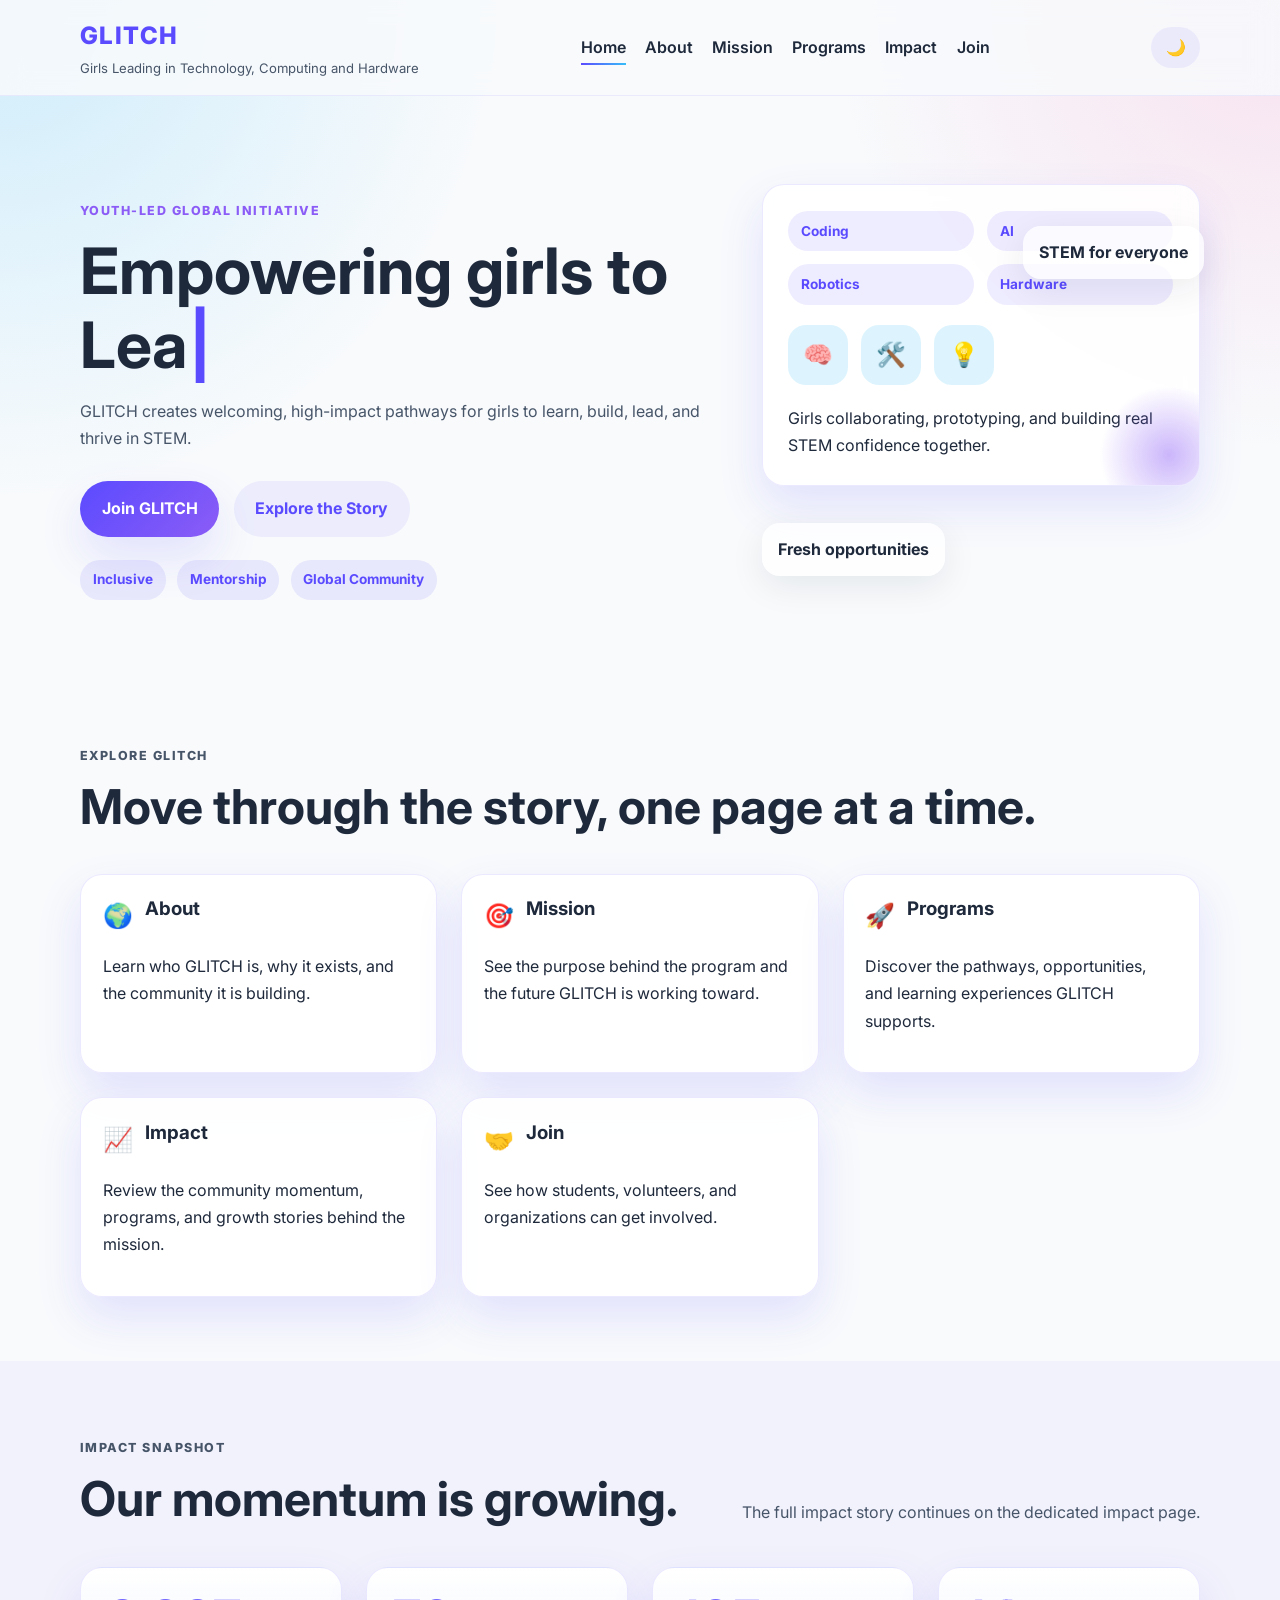
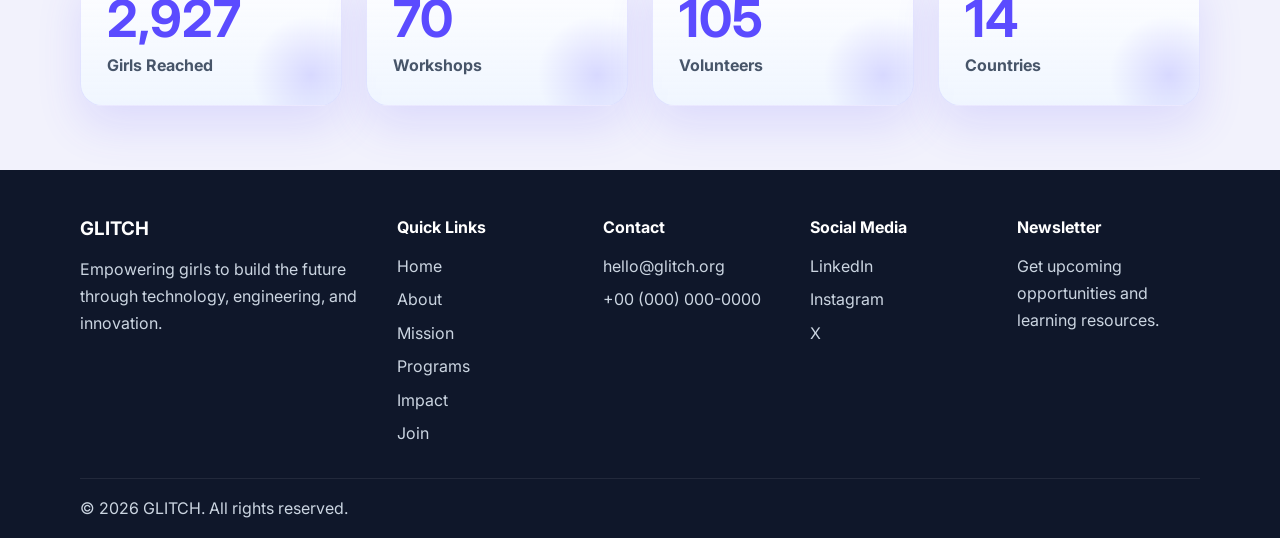
==== index.html @ 2189b1e5 "Created the GLITCH Website" ====
<!DOCTYPE html>
<html lang="en">
  <head>
    <meta charset="UTF-8" />
    <meta name="viewport" content="width=device-width, initial-scale=1.0" />
    <title>GLITCH | Girls Leading in Technology, Computing and Hardware</title>
    <meta name="description" content="GLITCH empowers girls to build the future through technology, engineering, and innovation." />
    <meta name="theme-color" content="#5b4bff" />
    <link rel="preconnect" href="https://fonts.googleapis.com" />
    <link rel="preconnect" href="https://fonts.gstatic.com" crossorigin />
    <link href="https://fonts.googleapis.com/css2?family=Inter:wght@400;500;600;700;800&display=swap" rel="stylesheet" />
    <link rel="icon" href="data:image/svg+xml,%3Csvg xmlns='http://www.w3.org/2000/svg' viewBox='0 0 120 120'%3E%3Ccircle cx='60' cy='60' r='52' fill='%235b4bff'/%3E%3C/svg%3E" />
    <link rel="stylesheet" href="styles.css" />
  </head>
  <body>
    <div id="loading-screen" class="loading-screen" aria-hidden="true">
      <div class="loading-orb"></div>
      <p>Loading GLITCH</p>
    </div>

    <div id="scroll-progress" class="scroll-progress"></div>

    <header class="site-header">
      <div class="container header-inner">
        <a class="brand" href="index.html" aria-label="GLITCH home page">
          <span class="brand-mark">GLITCH</span>
          <span class="brand-sub">Girls Leading in Technology, Computing and Hardware</span>
        </a>

        <nav class="site-nav" aria-label="Primary navigation">
          <a href="index.html" class="active">Home</a>
          <a href="about.html">About</a>
          <a href="mission.html">Mission</a>
          <a href="programs.html">Programs</a>
          <a href="impact.html">Impact</a>
          <a href="join.html">Join</a>
        </nav>

        <button id="theme-toggle" class="theme-toggle" aria-label="Toggle dark mode">🌙</button>
      </div>
    </header>

    <main>
      <section id="hero" class="hero reveal">
        <div class="container hero-grid">
          <div>
            <p class="eyebrow">Youth-led global initiative</p>
            <h1>
              Empowering girls to
              <span class="typing-line">
                <span id="typing-text"></span>
                <span class="cursor">|</span>
              </span>
            </h1>
            <p class="hero-copy">GLITCH creates welcoming, high-impact pathways for girls to learn, build, lead, and thrive in STEM.</p>
            <div class="hero-actions">
              <a class="btn btn-primary" href="join.html">Join GLITCH</a>
              <a class="btn btn-secondary" href="about.html">Explore the Story</a>
            </div>
            <div class="hero-badges">
              <span>Inclusive</span>
              <span>Mentorship</span>
              <span>Global Community</span>
            </div>
          </div>

          <div class="hero-visual" aria-hidden="true">
            <div class="hero-card glass-card">
              <div class="mini-grid">
                <div class="mini-pill">Coding</div>
                <div class="mini-pill">AI</div>
                <div class="mini-pill">Robotics</div>
                <div class="mini-pill">Hardware</div>
              </div>
              <div class="collab-row">
                <div class="person-badge">🧠</div>
                <div class="person-badge">🛠️</div>
                <div class="person-badge">💡</div>
              </div>
              <p class="visual-text">Girls collaborating, prototyping, and building real STEM confidence together.</p>
            </div>
            <div class="float-card one">STEM for everyone</div>
            <div class="float-card two">Fresh opportunities</div>
          </div>
        </div>
      </section>

      <section class="section reveal">
        <div class="container">
          <div class="section-head">
            <div>
              <p class="section-label">Explore GLITCH</p>
              <h2>Move through the story, one page at a time.</h2>
            </div>
          </div>

          <div class="pathway-grid">
            <article class="pathway-card">
              <div class="pathway-top">
                <span class="pathway-icon">🌍</span>
                <h3>About</h3>
              </div>
              <p>Learn who GLITCH is, why it exists, and the community it is building.</p>
              <div class="pathway-expand">
                <div class="expand-item"><strong>Visit</strong><span><a href="about.html">About GLITCH</a></span></div>
              </div>
            </article>

            <article class="pathway-card">
              <div class="pathway-top">
                <span class="pathway-icon">🎯</span>
                <h3>Mission</h3>
              </div>
              <p>See the purpose behind the program and the future GLITCH is working toward.</p>
              <div class="pathway-expand">
                <div class="expand-item"><strong>Visit</strong><span><a href="mission.html">Our Mission</a></span></div>
              </div>
            </article>

            <article class="pathway-card">
              <div class="pathway-top">
                <span class="pathway-icon">🚀</span>
                <h3>Programs</h3>
              </div>
              <p>Discover the pathways, opportunities, and learning experiences GLITCH supports.</p>
              <div class="pathway-expand">
                <div class="expand-item"><strong>Visit</strong><span><a href="programs.html">Programs & Opportunities</a></span></div>
              </div>
            </article>

            <article class="pathway-card">
              <div class="pathway-top">
                <span class="pathway-icon">📈</span>
                <h3>Impact</h3>
              </div>
              <p>Review the community momentum, programs, and growth stories behind the mission.</p>
              <div class="pathway-expand">
                <div class="expand-item"><strong>Visit</strong><span><a href="impact.html">Impact Overview</a></span></div>
              </div>
            </article>

            <article class="pathway-card">
              <div class="pathway-top">
                <span class="pathway-icon">🤝</span>
                <h3>Join</h3>
              </div>
              <p>See how students, volunteers, and organizations can get involved.</p>
              <div class="pathway-expand">
                <div class="expand-item"><strong>Visit</strong><span><a href="join.html">Join Us</a></span></div>
              </div>
            </article>
          </div>
        </div>
      </section>

      <section id="impact" class="section alt-section reveal">
        <div class="container">
          <div class="section-head">
            <div>
              <p class="section-label">Impact Snapshot</p>
              <h2>Our momentum is growing.</h2>
            </div>
            <p class="muted-copy">The full impact story continues on the dedicated impact page.</p>
          </div>

          <div class="impact-grid">
            <article class="impact-item">
              <strong class="count" data-target="5000">0</strong>
              <span>Girls Reached</span>
            </article>
            <article class="impact-item">
              <strong class="count" data-target="120">0</strong>
              <span>Workshops</span>
            </article>
            <article class="impact-item">
              <strong class="count" data-target="180">0</strong>
              <span>Volunteers</span>
            </article>
            <article class="impact-item">
              <strong class="count" data-target="25">0</strong>
              <span>Countries</span>
            </article>
          </div>
        </div>
      </section>
    </main>

    <footer class="site-footer">
      <div class="container footer-grid">
        <div>
          <h3>GLITCH</h3>
          <p>Empowering girls to build the future through technology, engineering, and innovation.</p>
        </div>
        <div>
          <h4>Quick Links</h4>
          <a href="index.html">Home</a>
          <a href="about.html">About</a>
          <a href="mission.html">Mission</a>
          <a href="programs.html">Programs</a>
          <a href="impact.html">Impact</a>
          <a href="join.html">Join</a>
        </div>
        <div>
          <h4>Contact</h4>
          <a href="mailto:hello@glitch.org">hello@glitch.org</a>
          <a href="tel:+0000000000">+00 (000) 000-0000</a>
        </div>
        <div>
          <h4>Social Media</h4>
          <a href="#">LinkedIn</a>
          <a href="#">Instagram</a>
          <a href="#">X</a>
        </div>
        <div>
          <h4>Newsletter</h4>
          <p>Get upcoming opportunities and learning resources.</p>
        </div>
      </div>
      <div class="container footer-bottom">
        <span>© 2026 GLITCH. All rights reserved.</span>
      </div>
    </footer>

    <button id="back-to-top" class="back-to-top" aria-label="Back to top">↑</button>
    <script src="script.js"></script>
  </body>
</html>
---- styles.css ----
:root {
  --primary: #5b4bff;
  --secondary: #8b5cf6;
  --accent: #38bdf8;
  --highlight: #f472b6;
  --background: #f8fafc;
  --dark: #0f172a;
  --text: #1e293b;
  --white: #ffffff;
  --card: rgba(255, 255, 255, 0.88);
  --shadow: 0 20px 45px rgba(91, 75, 255, 0.14);
  --shadow-soft: 0 10px 35px rgba(15, 23, 42, 0.08);
  --border: rgba(91, 75, 255, 0.12);
}

body.dark-mode {
  --background: #0b1120;
  --text: #e2e8f0;
  --card: rgba(15, 23, 42, 0.84);
  --border: rgba(139, 92, 246, 0.24);
  --shadow: 0 22px 50px rgba(0, 0, 0, 0.35);
}

* {
  box-sizing: border-box;
}

html {
  scroll-behavior: smooth;
}

body {
  margin: 0;
  font-family: "Inter", sans-serif;
  color: var(--text);
  background:
    radial-gradient(circle at top left, rgba(56, 189, 248, 0.22), transparent 20%),
    radial-gradient(circle at top right, rgba(244, 114, 182, 0.18), transparent 18%),
    var(--background);
  line-height: 1.7;
  overflow-x: hidden;
  transition: background 0.35s ease, color 0.35s ease;
}

img {
  max-width: 100%;
}

.container {
  width: min(1120px, calc(100% - 2rem));
  margin: 0 auto;
}

.page-shell {
  min-height: 100vh;
}

.loading-screen {
  position: fixed;
  inset: 0;
  display: grid;
  place-items: center;
  gap: 1rem;
  background: rgba(248, 250, 252, 0.96);
  z-index: 30;
  transition: opacity 0.4s ease, visibility 0.4s ease;
}

body.loaded .loading-screen {
  opacity: 0;
  visibility: hidden;
}

.loading-orb {
  width: 72px;
  height: 72px;
  border-radius: 50%;
  background: linear-gradient(135deg, var(--primary), var(--accent));
  animation: pulse 1.2s infinite;
}

@keyframes pulse {
  0%, 100% { transform: scale(1); opacity: 0.9; }
  50% { transform: scale(1.14); opacity: 0.6; }
}

.site-header {
  position: sticky;
  top: 0;
  z-index: 20;
  backdrop-filter: blur(14px);
  background: rgba(248, 250, 252, 0.88);
  border-bottom: 1px solid rgba(91, 75, 255, 0.09);
  transition: padding 0.25s ease, box-shadow 0.25s ease;
}

body.dark-mode .site-header {
  background: rgba(11, 17, 32, 0.82);
}

.site-header.shrink {
  padding: 0.2rem 0;
  box-shadow: 0 12px 40px rgba(91, 75, 255, 0.09);
}

.header-inner,
.footer-inner {
  display: flex;
  align-items: center;
  justify-content: space-between;
  gap: 1rem;
  padding: 1rem 0;
}

.brand {
  display: flex;
  flex-direction: column;
  text-decoration: none;
}

.brand-mark {
  font-weight: 800;
  font-size: 1.5rem;
  color: var(--primary);
  letter-spacing: 0.06em;
}

.brand-sub {
  font-size: 0.82rem;
  color: #475569;
}

.site-nav {
  display: flex;
  gap: 1.2rem;
  flex-wrap: wrap;
}

.site-nav a {
  text-decoration: none;
  color: var(--text);
  font-weight: 600;
  position: relative;
}

.site-nav a::after {
  content: "";
  position: absolute;
  left: 0;
  bottom: -4px;
  width: 100%;
  height: 2px;
  background: linear-gradient(90deg, var(--primary), var(--accent));
  transform: scaleX(0);
  transform-origin: left;
  transition: transform 0.25s ease;
}

.site-nav a:hover::after,
.site-nav a.active::after {
  transform: scaleX(1);
}

.theme-toggle {
  border: none;
  background: rgba(91, 75, 255, 0.08);
  color: var(--primary);
  border-radius: 999px;
  padding: 0.7rem 0.9rem;
  font-size: 1rem;
  cursor: pointer;
}

.hero,
.page-hero {
  padding: 5.5rem 0 4rem;
}

.hero-grid,
.two-column,
.grid-3,
.grid-5,
.impact-grid,
.event-grid,
.team-grid,
.resource-grid,
.pathway-grid,
.testimonial-grid,
.footer-grid {
  display: grid;
  gap: 1.5rem;
}

.hero-grid {
  grid-template-columns: 1.35fr 0.9fr;
  align-items: center;
}

.grid-3 {
  grid-template-columns: repeat(3, minmax(0, 1fr));
}

.hero-visual {
  position: relative;
  min-height: 420px;
}

.glass-card,
.pathway-card,
.event-card,
.resource-card,
.team-card,
.testimonial-card,
.newsletter-box,
.impact-item,
.join-box,
.faq-list details {
  background: var(--card);
  border: 1px solid var(--border);
  box-shadow: var(--shadow);
  border-radius: 22px;
}

.join-box {
  position: relative;
  overflow: hidden;
  padding: 2rem;
  display: grid;
  gap: 1rem;
  background: linear-gradient(135deg, rgba(91, 75, 255, 0.12), rgba(56, 189, 248, 0.16));
  box-shadow: 0 24px 55px rgba(91, 75, 255, 0.16);
}

.join-box::before {
  content: "";
  position: absolute;
  inset: auto -60px -60px auto;
  width: 180px;
  height: 180px;
  border-radius: 50%;
  background: radial-gradient(circle, rgba(244, 114, 182, 0.3), transparent 72%);
}

.join-box h2,
.join-box p {
  position: relative;
  z-index: 1;
}

.hero-card {
  padding: 1.6rem;
  backdrop-filter: blur(10px);
  position: relative;
  overflow: hidden;
}

.hero-card::before {
  content: "";
  position: absolute;
  inset: auto -40px -40px auto;
  width: 140px;
  height: 140px;
  background: radial-gradient(circle, rgba(139, 92, 246, 0.45), transparent 70%);
}

.mini-grid {
  display: grid;
  grid-template-columns: repeat(2, minmax(0, 1fr));
  gap: 0.8rem;
}

.mini-pill,
.hero-badges span,
.filter-btn,
.event-date {
  border-radius: 999px;
}

.mini-pill,
.hero-badges span {
  padding: 0.55rem 0.8rem;
  background: rgba(91, 75, 255, 0.1);
  color: var(--primary);
  font-weight: 700;
  font-size: 0.85rem;
  display: inline-flex;
  align-items: center;
}

.collab-row {
  display: flex;
  gap: 0.8rem;
  margin: 1.25rem 0;
}

.person-badge {
  width: 60px;
  height: 60px;
  display: grid;
  place-items: center;
  border-radius: 18px;
  background: rgba(56, 189, 248, 0.17);
  font-size: 1.5rem;
}

.visual-text {
  margin: 0;
}

.float-card {
  position: absolute;
  padding: 0.8rem 1rem;
  border-radius: 18px;
  font-weight: 700;
  background: rgba(255, 255, 255, 0.78);
  box-shadow: var(--shadow-soft);
  animation: floatCard 6s ease-in-out infinite;
}

.float-card.one { top: 42px; right: -4px; }
.float-card.two { bottom: 28px; left: 0; animation-delay: 0.8s; }

@keyframes floatCard {
  0%, 100% { transform: translateY(0); }
  50% { transform: translateY(-12px); }
}

.eyebrow,
.section-label {
  text-transform: uppercase;
  letter-spacing: 0.12em;
  font-size: 0.78rem;
  font-weight: 800;
  color: var(--secondary);
  margin-bottom: 0.8rem;
}

h1,
h2,
h3,
h4 {
  margin: 0 0 1rem;
  line-height: 1.15;
  color: var(--text);
}

h1 {
  font-size: clamp(2.6rem, 5vw, 4.5rem);
}

h2 {
  font-size: clamp(2rem, 4vw, 3rem);
}

.hero-copy,
.muted-copy,
.section-head p,
.event-card p,
.resource-card p,
.newsletter-box p,
.testimonial-card p,
.faq-list p {
  color: #475569;
}

body.dark-mode .hero-copy,
body.dark-mode .muted-copy,
body.dark-mode .section-head p,
body.dark-mode .event-card p,
body.dark-mode .resource-card p,
body.dark-mode .newsletter-box p,
body.dark-mode .testimonial-card p,
body.dark-mode .faq-list p {
  color: #cbd5e1;
}

.typing-line {
  display: inline-flex;
  align-items: center;
  gap: 0.15rem;
}

.cursor {
  animation: blink 1s step-end infinite;
  color: var(--primary);
}

@keyframes blink {
  50% { opacity: 0; }
}

.hero-actions {
  display: flex;
  gap: 0.9rem;
  flex-wrap: wrap;
  margin-top: 1.8rem;
}

.btn {
  text-decoration: none;
  border: none;
  padding: 0.92rem 1.35rem;
  border-radius: 999px;
  font-weight: 700;
  cursor: pointer;
  transition: transform 0.2s ease, box-shadow 0.2s ease, opacity 0.2s ease;
  position: relative;
  overflow: hidden;
}

.btn::after {
  content: "";
  position: absolute;
  inset: 0;
  background: radial-gradient(circle at center, rgba(255,255,255,0.5), transparent 65%);
  transform: scale(0);
  opacity: 0;
  transition: transform 0.4s ease, opacity 0.4s ease;
}

.btn:hover::after {
  transform: scale(1.6);
  opacity: 0.5;
}

.btn:hover {
  transform: translateY(-1px);
}

.btn-primary {
  background: linear-gradient(135deg, var(--primary), var(--secondary));
  color: var(--white);
  box-shadow: var(--shadow);
}

.btn-secondary {
  background: rgba(91, 75, 255, 0.08);
  color: var(--primary);
}

.hero-badges {
  display: flex;
  flex-wrap: wrap;
  gap: 0.7rem;
  margin-top: 1.4rem;
}

.section {
  padding: 4rem 0;
}

.alt-section {
  background: rgba(139, 92, 246, 0.05);
}

.section-head {
  display: flex;
  align-items: end;
  justify-content: space-between;
  gap: 1rem;
  margin-bottom: 1.5rem;
}

.impact-grid {
  grid-template-columns: repeat(4, minmax(0, 1fr));
}

.impact-item {
  padding: 1.6rem;
  display: flex;
  flex-direction: column;
  gap: 0.5rem;
  position: relative;
  overflow: hidden;
  background: linear-gradient(180deg, rgba(255,255,255,0.94), rgba(239, 246, 255, 0.86));
}

body.dark-mode .impact-item {
  background: linear-gradient(180deg, rgba(15, 23, 42, 0.92), rgba(30, 41, 59, 0.88));
}

.impact-item::before {
  content: "";
  position: absolute;
  inset: auto -30px -30px auto;
  width: 120px;
  height: 120px;
  border-radius: 50%;
  background: radial-gradient(circle, rgba(91, 75, 255, 0.18), transparent 70%);
}

.impact-item strong {
  font-size: clamp(2.2rem, 4vw, 3.2rem);
  line-height: 1;
  color: var(--primary);
}

.impact-item span {
  font-weight: 700;
  color: #475569;
}

body.dark-mode .impact-item span {
  color: #cbd5e1;
}

.pathway-grid,
.event-grid,
.team-grid,
.resource-grid,
.testimonial-grid {
  grid-template-columns: repeat(3, minmax(0, 1fr));
}

.card,
.value-box {
  padding: 1.45rem;
  background: linear-gradient(180deg, rgba(255,255,255,0.96), rgba(248,250,252,0.9));
  border: 1px solid var(--border);
  box-shadow: var(--shadow-soft);
  border-radius: 22px;
  height: 100%;
}

body.dark-mode .card,
body.dark-mode .value-box {
  background: linear-gradient(180deg, rgba(15,23,42,0.92), rgba(30,41,59,0.92));
}

.pathway-card,
.resource-card,
.team-card,
.event-card,
.testimonial-card {
  padding: 1.35rem;
  transition: transform 0.25s ease, box-shadow 0.25s ease;
}

.pathway-card:hover,
.resource-card:hover,
.team-card:hover,
.event-card:hover,
.testimonial-card:hover {
  transform: translateY(-6px);
  box-shadow: 0 22px 50px rgba(91, 75, 255, 0.14);
}

.pathway-top {
  display: flex;
  align-items: center;
  gap: 0.75rem;
}

.pathway-icon {
  font-size: 1.5rem;
}

.pathway-expand {
  display: grid;
  gap: 0.8rem;
  margin-top: 1rem;
  max-height: 0;
  overflow: hidden;
  transition: max-height 0.35s ease;
}

.pathway-card.is-open .pathway-expand {
  max-height: 320px;
}

.expand-item {
  display: flex;
  flex-direction: column;
  gap: 0.25rem;
}

.filter-bar {
  display: flex;
  flex-wrap: wrap;
  gap: 0.8rem;
  margin-bottom: 1.2rem;
}

.filter-btn {
  border: 1px solid var(--border);
  background: transparent;
  color: var(--text);
  padding: 0.55rem 0.9rem;
  cursor: pointer;
  font-weight: 700;
}

.filter-btn.active {
  background: linear-gradient(135deg, var(--primary), var(--secondary));
  color: var(--white);
}

.resource-card.hidden {
  display: none;
}

.avatar {
  width: 72px;
  height: 72px;
  border-radius: 20px;
  display: grid;
  place-items: center;
  font-weight: 800;
  color: var(--white);
  background: linear-gradient(135deg, var(--primary), var(--secondary));
  margin-bottom: 1rem;
}

.team-links {
  display: flex;
  gap: 0.8rem;
}

.team-links a,
.site-footer a {
  color: inherit;
  text-decoration: none;
}

.testimonial-carousel {
  display: grid;
  grid-template-columns: auto 1fr auto;
  gap: 1rem;
  align-items: center;
}

.carousel-btn {
  width: 46px;
  height: 46px;
  border-radius: 50%;
  border: none;
  cursor: pointer;
  background: rgba(91, 75, 255, 0.1);
  color: var(--primary);
  font-size: 1.2rem;
}

.testimonial-track {
  display: grid;
}

.testimonial-card {
  display: none;
}

.testimonial-card.active {
  display: block;
}

.quote-mark {
  font-size: 2.5rem;
  color: var(--primary);
  line-height: 1;
}

.faq-list {
  display: grid;
  gap: 1rem;
}

.faq-list details {
  padding: 1rem 1.2rem;
}

.faq-list summary {
  cursor: pointer;
  font-weight: 700;
}

.newsletter-box {
  padding: 1.5rem;
  display: grid;
  grid-template-columns: 1fr auto;
  gap: 1rem;
  align-items: center;
}

.newsletter-form {
  display: flex;
  gap: 0.8rem;
  flex-wrap: wrap;
}

.newsletter-form input {
  min-width: 260px;
  padding: 0.92rem 1rem;
  border-radius: 999px;
  border: 1px solid var(--border);
  background: transparent;
  color: var(--text);
}

.form-message {
  grid-column: 1 / -1;
  margin: 0;
  color: var(--primary);
  font-weight: 700;
}

.site-footer {
  background: var(--dark);
  color: #cbd5e1;
  padding: 3rem 0 1rem;
}

.footer-grid {
  grid-template-columns: 1.6fr 1fr 1fr 1fr 1fr;
  align-items: start;
}

.footer-grid h3,
.footer-grid h4 {
  color: var(--white);
}

.footer-grid a,
.footer-grid p {
  display: block;
  margin-bottom: 0.4rem;
  color: #cbd5e1;
}

.footer-bottom {
  border-top: 1px solid rgba(255, 255, 255, 0.08);
  margin-top: 1.5rem;
  padding-top: 1rem;
}

.back-to-top {
  position: fixed;
  right: 20px;
  bottom: 20px;
  width: 48px;
  height: 48px;
  border: none;
  border-radius: 50%;
  background: linear-gradient(135deg, var(--primary), var(--secondary));
  color: var(--white);
  cursor: pointer;
  box-shadow: var(--shadow);
  opacity: 0;
  pointer-events: none;
  transition: opacity 0.25s ease;
}

.back-to-top.visible {
  opacity: 1;
  pointer-events: auto;
}

.scroll-progress {
  position: fixed;
  top: 0;
  left: 0;
  height: 4px;
  background: linear-gradient(90deg, var(--primary), var(--accent));
  width: 0;
  z-index: 30;
}

.sr-only {
  position: absolute;
  width: 1px;
  height: 1px;
  padding: 0;
  margin: -1px;
  overflow: hidden;
  clip: rect(0, 0, 0, 0);
  white-space: nowrap;
  border: 0;
}

.reveal {
  opacity: 0;
  transform: translateY(30px);
  transition: opacity 0.8s ease, transform 0.8s ease;
}

.reveal.visible {
  opacity: 1;
  transform: translateY(0);
}

@media (max-width: 900px) {
  .hero-grid,
  .section-head,
  .impact-grid,
  .pathway-grid,
  .event-grid,
  .team-grid,
  .resource-grid,
  .testimonial-grid,
  .footer-grid,
  .newsletter-box,
  .page-hero-grid {
    grid-template-columns: 1fr;
  }

  .section-head {
    align-items: start;
  }

  .site-header,
  .header-inner,
  .footer-inner {
    flex-direction: column;
    align-items: flex-start;
  }

  .hero-visual {
    min-height: 280px;
  }

  .float-card {
    position: static;
    margin-top: 0.8rem;
  }
}

@media (prefers-reduced-motion: reduce) {
  *, *::before, *::after {
    animation-duration: 0.01ms !important;
    animation-iteration-count: 1 !important;
    transition-duration: 0.01ms !important;
    scroll-behavior: auto !important;
  }
}
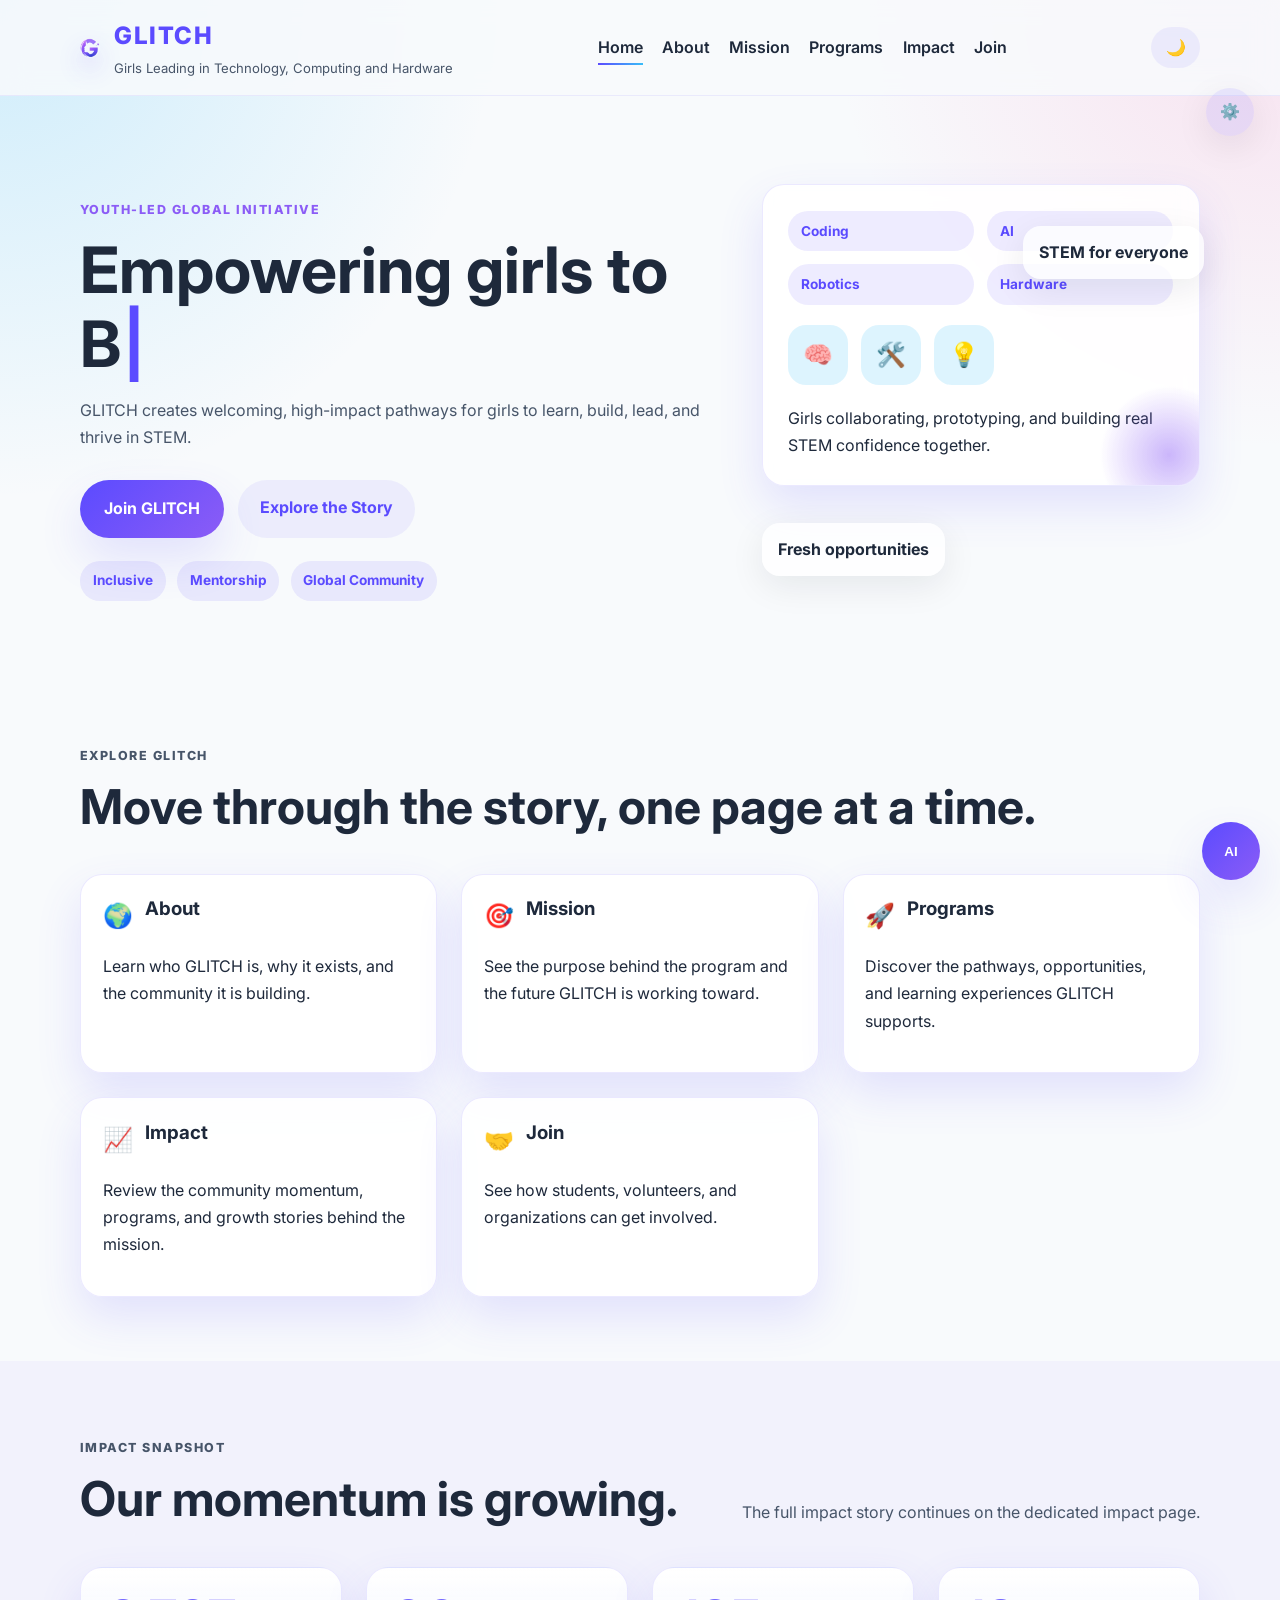
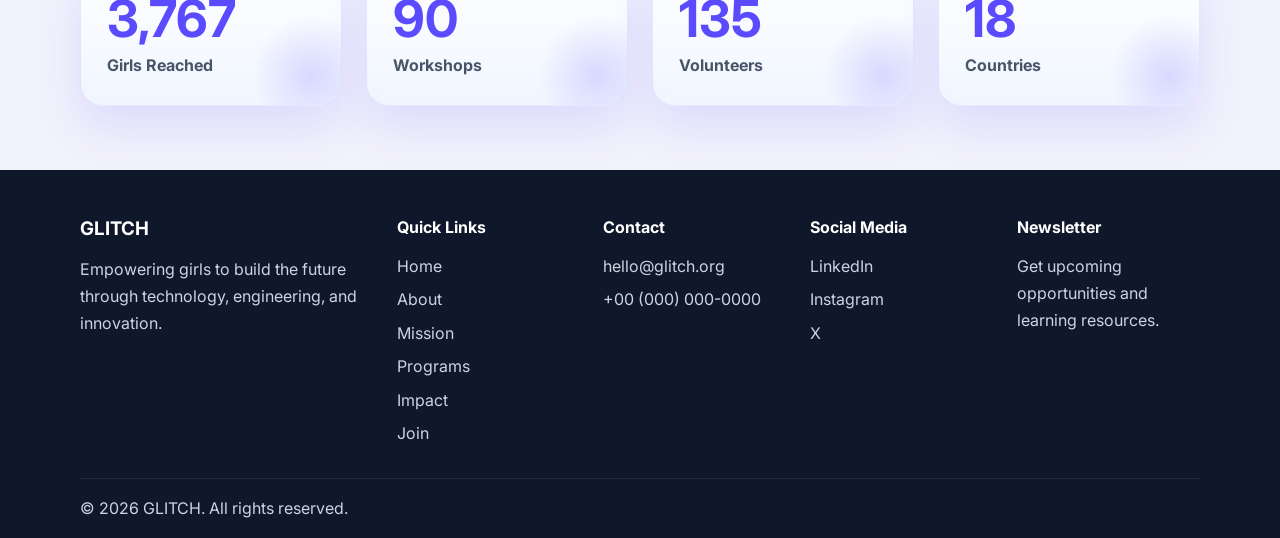
==== commit 43b60bc6: "Added an AI assistant to the website to enhance user experience and provide instant support. The AI " ====
--- a/index.html
+++ b/index.html
@@ -9,7 +9,7 @@
     <link rel="preconnect" href="https://fonts.googleapis.com" />
     <link rel="preconnect" href="https://fonts.gstatic.com" crossorigin />
     <link href="https://fonts.googleapis.com/css2?family=Inter:wght@400;500;600;700;800&display=swap" rel="stylesheet" />
-    <link rel="icon" href="data:image/svg+xml,%3Csvg xmlns='http://www.w3.org/2000/svg' viewBox='0 0 120 120'%3E%3Ccircle cx='60' cy='60' r='52' fill='%235b4bff'/%3E%3C/svg%3E" />
+    <link rel="icon" type="image/x-icon" href="/logo.png">
     <link rel="stylesheet" href="styles.css" />
   </head>
   <body>
@@ -23,8 +23,11 @@
     <header class="site-header">
       <div class="container header-inner">
         <a class="brand" href="index.html" aria-label="GLITCH home page">
-          <span class="brand-mark">GLITCH</span>
-          <span class="brand-sub">Girls Leading in Technology, Computing and Hardware</span>
+          <img class="brand-logo" src="logo.png" alt="GLITCH logo" />
+          <span class="brand-text">
+            <span class="brand-mark">GLITCH</span>
+            <span class="brand-sub">Girls Leading in Technology, Computing and Hardware</span>
+          </span>
         </a>
 
         <nav class="site-nav" aria-label="Primary navigation">
@@ -39,6 +42,8 @@
         <button id="theme-toggle" class="theme-toggle" aria-label="Toggle dark mode">🌙</button>
       </div>
     </header>
+
+    <a href="settings.html" class="settings-launch" aria-label="Open settings">⚙️</a>
 
     <main>
       <section id="hero" class="hero reveal">
@@ -185,6 +190,26 @@
       </section>
     </main>
 
+    <div class="assistant-widget" aria-live="polite">
+      <div id="assistant-modal" class="assistant-modal" role="dialog" aria-modal="true" aria-label="AI assistant">
+        <div class="assistant-header">
+          <div>
+            <strong>GLITCH AI Assistant</strong>
+            <p>Ask for help, guidance, or quick answers.</p>
+          </div>
+          <button id="assistant-close" class="assistant-close" aria-label="Close AI assistant">×</button>
+        </div>
+        <div id="assistant-messages" class="assistant-messages">
+          <div class="chat-bubble bot">Hi! I can help with GLITCH programs, joining, or site guidance. Try: “How do I join?”</div>
+        </div>
+        <form id="assistant-form" class="assistant-form">
+          <input id="assistant-input" class="assistant-input" type="text" placeholder="Ask a question..." aria-label="Ask the assistant" />
+          <button type="submit" class="assistant-send">Send</button>
+        </form>
+      </div>
+      <button id="assistant-launch" class="assistant-launch" aria-label="Open AI assistant">AI</button>
+    </div>
+
     <footer class="site-footer">
       <div class="container footer-grid">
         <div>
--- a/styles.css
+++ b/styles.css
@@ -114,8 +114,22 @@
 
 .brand {
   display: flex;
+  align-items: center;
+  gap: 0.9rem;
+  text-decoration: none;
+}
+
+.brand-logo {
+  width: 20px;
+  height: 20px;
+  object-fit: cover;
+  border-radius: 14px;
+  box-shadow: 0 12px 24px rgba(91, 75, 255, 0.18);
+}
+
+.brand-text {
+  display: flex;
   flex-direction: column;
-  text-decoration: none;
 }
 
 .brand-mark {
@@ -171,12 +185,29 @@
   cursor: pointer;
 }
 
+.settings-launch {
+  position: fixed;
+  right: 26px;
+  top: 88px;
+  width: 48px;
+  height: 48px;
+  border-radius: 50%;
+  display: grid;
+  place-items: center;
+  text-decoration: none;
+  background: rgba(91, 75, 255, 0.1);
+  color: var(--primary);
+  box-shadow: var(--shadow-soft);
+  z-index: 21;
+}
+
 .hero,
 .page-hero {
   padding: 5.5rem 0 4rem;
 }
 
 .hero-grid,
+.page-hero-grid,
 .two-column,
 .grid-3,
 .grid-5,
@@ -186,14 +217,61 @@
 .resource-grid,
 .pathway-grid,
 .testimonial-grid,
-.footer-grid {
+.footer-grid,
+.join-layout {
   display: grid;
   gap: 1.5rem;
 }
 
-.hero-grid {
+.hero-grid,
+.page-hero-grid {
   grid-template-columns: 1.35fr 0.9fr;
   align-items: center;
+}
+
+.join-layout {
+grid-template-columns: 90% 10%;
+  gap: 3rem;
+  align-items: start;
+}
+
+.page-hero-grid {
+  gap: 2rem;
+}
+
+.floating-orb {
+  position: relative;
+  min-height: 360px;
+  border-radius: 28px;
+  overflow: hidden;
+  background:
+    radial-gradient(circle at top left, rgba(91, 75, 255, 0.28), transparent 40%),
+    radial-gradient(circle at bottom right, rgba(56, 189, 248, 0.25), transparent 45%),
+    linear-gradient(135deg, rgba(91, 75, 255, 0.18), rgba(255, 255, 255, 0.6));
+  border: 1px solid rgba(91, 75, 255, 0.12);
+  box-shadow: var(--shadow-soft);
+}
+
+.floating-orb::before,
+.floating-orb::after {
+  content: "";
+  position: absolute;
+  border-radius: 50%;
+  filter: blur(8px);
+}
+
+.floating-orb::before {
+  inset: 18% auto auto 12%;
+  width: 150px;
+  height: 150px;
+  background: rgba(244, 114, 182, 0.3);
+}
+
+.floating-orb::after {
+  inset: auto 12% 16% auto;
+  width: 180px;
+  height: 180px;
+  background: rgba(56, 189, 248, 0.32);
 }
 
 .grid-3 {
@@ -396,12 +474,37 @@
   margin-top: 1.8rem;
 }
 
+.scroll-indicator {
+  display: inline-flex;
+  align-items: center;
+  gap: 0.55rem;
+  margin-top: 1.2rem;
+  font-weight: 700;
+  color: var(--secondary);
+}
+
+.scroll-indicator span {
+  display: inline-grid;
+  place-items: center;
+  width: 26px;
+  height: 26px;
+  border-radius: 50%;
+  background: rgba(91, 75, 255, 0.12);
+  animation: bounce 1.8s infinite;
+}
+
+@keyframes bounce {
+  0%, 100% { transform: translateY(0); }
+  50% { transform: translateY(4px); }
+}
+
 .btn {
   text-decoration: none;
   border: none;
   padding: 0.92rem 1.35rem;
   border-radius: 999px;
   font-weight: 700;
+  font-family: inherit;
   cursor: pointer;
   transition: transform 0.2s ease, box-shadow 0.2s ease, opacity 0.2s ease;
   position: relative;
@@ -431,6 +534,10 @@
   background: linear-gradient(135deg, var(--primary), var(--secondary));
   color: var(--white);
   box-shadow: var(--shadow);
+  width: auto;
+  min-width: 140px;
+  border-radius: 999px;
+  padding: 0.98rem 1.5rem;
 }
 
 .btn-secondary {
@@ -672,27 +779,83 @@
   font-weight: 700;
 }
 
+.newsletter-box,
+.join-form {
+  padding: 1.5rem;
+  display: grid;
+  gap: 1rem;
+}
+
 .newsletter-box {
-  padding: 1.5rem;
-  display: grid;
   grid-template-columns: 1fr auto;
-  gap: 1rem;
   align-items: center;
 }
 
-.newsletter-form {
-  display: flex;
+.newsletter-form,
+.join-form {
+  display: grid;
+  gap: 0.9rem;
+}
+
+.join-form label {
+  width: 100%;
+}
+
+.newsletter-form input,
+.join-form input,
+.join-form textarea,
+.join-form select {
+  width: 100%;
+  min-width: 0;
+  padding: 0.92rem 1rem;
+  border-radius: 18px;
+  border: 1px solid var(--border);
+  background: rgba(255, 255, 255, 0.9);
+  color: var(--text);
+  font: inherit;
+  box-shadow: inset 0 1px 2px rgba(15, 23, 42, 0.04);
+}
+
+body.dark-mode .newsletter-form input,
+body.dark-mode .join-form input,
+body.dark-mode .join-form textarea,
+body.dark-mode .join-form select {
+  background: rgba(15, 23, 42, 0.82);
+  color: var(--text);
+}
+
+.join-form textarea {
+  width: 100%;
+  min-width: 100%;
+  border-radius: 20px;
+  min-height: 220px;
+  resize: vertical;
+  line-height: 1.6;
+}
+
+.join-form .form-row {
+  display: grid;
+  grid-template-columns: repeat(2, minmax(0, 1fr));
   gap: 0.8rem;
-  flex-wrap: wrap;
-}
-
-.newsletter-form input {
-  min-width: 260px;
-  padding: 0.92rem 1rem;
-  border-radius: 999px;
-  border: 1px solid var(--border);
-  background: transparent;
+  width: 100%;
+}
+
+.join-form .form-message,
+.join-success {
+  width: 100%;
+}
+
+.join-success {
+  display: none;
+  padding: 0.8rem 1rem;
+  border-radius: 16px;
+  background: rgba(56, 189, 248, 0.12);
   color: var(--text);
+  font-weight: 700;
+}
+
+.join-success.visible {
+  display: block;
 }
 
 .form-message {
@@ -700,6 +863,164 @@
   margin: 0;
   color: var(--primary);
   font-weight: 700;
+}
+
+.assistant-widget {
+  position: fixed;
+  right: 20px;
+  bottom: 20px;
+  z-index: 26;
+}
+
+.assistant-modal {
+  position: absolute;
+  right: 0;
+  bottom: 72px;
+  width: min(340px, calc(100vw - 2rem));
+  background: var(--card);
+  border: 1px solid var(--border);
+  box-shadow: var(--shadow);
+  border-radius: 22px;
+  padding: 1rem;
+  display: none;
+  backdrop-filter: blur(12px);
+}
+
+.assistant-modal.open {
+  display: block;
+}
+
+.assistant-header {
+  display: flex;
+  align-items: flex-start;
+  justify-content: space-between;
+  gap: 0.8rem;
+  margin-bottom: 0.8rem;
+}
+
+.assistant-header p,
+.chat-bubble {
+  margin: 0;
+}
+
+.assistant-close {
+  border: none;
+  background: transparent;
+  font-size: 1.5rem;
+  color: var(--text);
+  cursor: pointer;
+}
+
+.assistant-messages {
+  display: grid;
+  gap: 0.75rem;
+  max-height: 280px;
+  overflow-y: auto;
+  margin-bottom: 0.8rem;
+}
+
+.chat-bubble {
+  padding: 0.75rem 0.9rem;
+  border-radius: 16px;
+  line-height: 1.5;
+  background: rgba(91, 75, 255, 0.08);
+}
+
+.chat-bubble.bot {
+  color: var(--text);
+}
+
+.chat-bubble.user {
+  background: rgba(56, 189, 248, 0.16);
+  justify-self: end;
+}
+
+.assistant-form {
+  display: grid;
+  grid-template-columns: 1fr auto;
+  gap: 0.6rem;
+}
+
+.assistant-input {
+  width: 100%;
+  padding: 0.82rem 0.95rem;
+  border-radius: 16px;
+  border: 1px solid var(--border);
+  background: rgba(255, 255, 255, 0.9);
+  color: var(--text);
+  font: inherit;
+}
+
+.assistant-send,
+.assistant-launch {
+  border: none;
+  cursor: pointer;
+}
+
+.assistant-send {
+  background: linear-gradient(135deg, var(--primary), var(--secondary));
+  color: var(--white);
+  border-radius: 16px;
+  padding: 0.82rem 1rem;
+  font-weight: 700;
+}
+
+.assistant-launch {
+  width: 58px;
+  height: 58px;
+  border-radius: 50%;
+  background: linear-gradient(135deg, var(--primary), var(--secondary));
+  color: var(--white);
+  font-weight: 800;
+  box-shadow: var(--shadow);
+}
+
+.settings-card {
+  padding: 1.8rem;
+}
+
+.settings-row {
+  display: flex;
+  align-items: center;
+  justify-content: space-between;
+  gap: 1rem;
+  padding: 1rem 0;
+}
+
+.compact-row {
+  border-top: 1px solid var(--border);
+}
+
+.settings-toggle {
+  display: inline-flex;
+  align-items: center;
+  gap: 0.7rem;
+  font-weight: 700;
+}
+
+.settings-toggle input {
+  width: 18px;
+  height: 18px;
+}
+
+.settings-api-row {
+  align-items: flex-start;
+}
+
+.settings-api-form {
+  display: grid;
+  gap: 0.8rem;
+  width: min(440px, 100%);
+}
+
+.settings-api-form input {
+  width: 100%;
+  padding: 0.9rem 1rem;
+  border-radius: 18px;
+  border: 1px solid var(--border);
+  background: rgba(255, 255, 255, 0.92);
+  color: var(--text);
+  font: inherit;
 }
 
 .site-footer {
@@ -788,6 +1109,7 @@
 
 @media (max-width: 900px) {
   .hero-grid,
+  .page-hero-grid,
   .section-head,
   .impact-grid,
   .pathway-grid,
@@ -797,7 +1119,9 @@
   .testimonial-grid,
   .footer-grid,
   .newsletter-box,
-  .page-hero-grid {
+  .join-layout,
+  .join-form .form-row,
+  .assistant-form {
     grid-template-columns: 1fr;
   }
 
@@ -807,9 +1131,15 @@
 
   .site-header,
   .header-inner,
-  .footer-inner {
+  .footer-inner,
+  .settings-row {
     flex-direction: column;
     align-items: flex-start;
+  }
+
+  .settings-launch {
+    top: auto;
+    bottom: 96px;
   }
 
   .hero-visual {
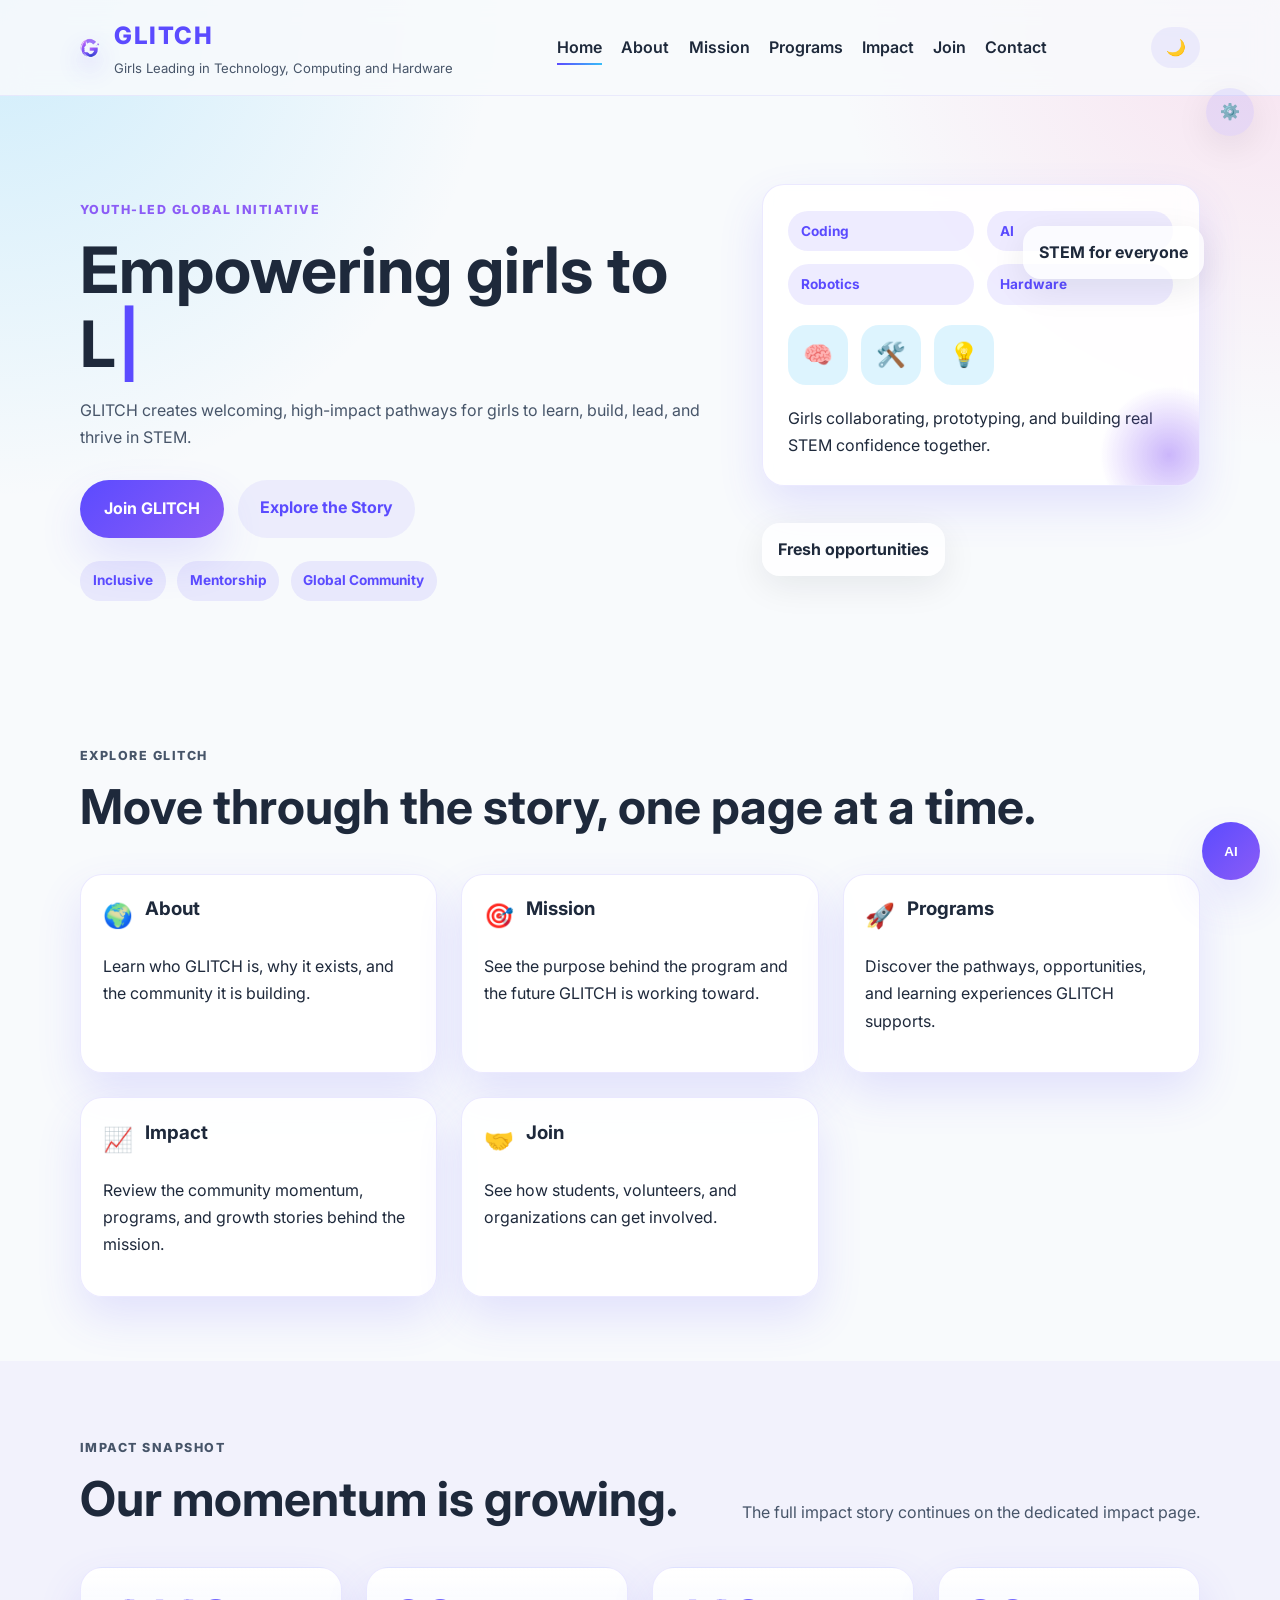
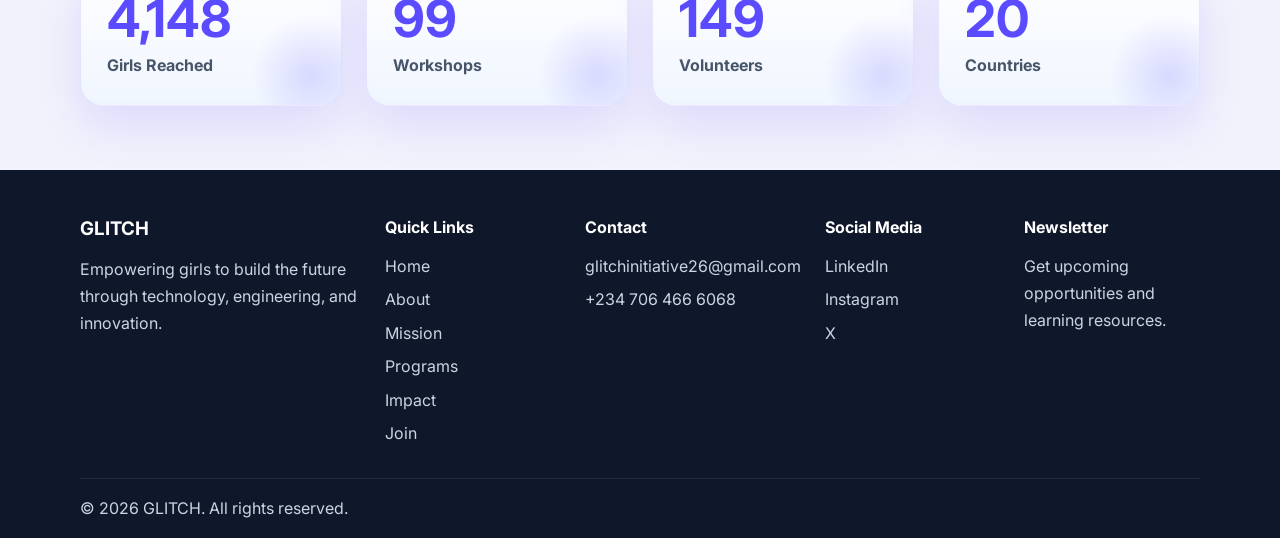
==== commit bc93ebf2: "Updated the contact information" ====
--- a/index.html
+++ b/index.html
@@ -37,6 +37,7 @@
           <a href="programs.html">Programs</a>
           <a href="impact.html">Impact</a>
           <a href="join.html">Join</a>
+          <a href="contact.html">Contact</a>
         </nav>
 
         <button id="theme-toggle" class="theme-toggle" aria-label="Toggle dark mode">🌙</button>
@@ -227,8 +228,8 @@
         </div>
         <div>
           <h4>Contact</h4>
-          <a href="mailto:hello@glitch.org">hello@glitch.org</a>
-          <a href="tel:+0000000000">+00 (000) 000-0000</a>
+          <a href="mailto:glitchinitiative26@gmail.com">glitchinitiative26@gmail.com</a>
+          <a href="tel:+2347064666068">+234 706 466 6068</a>
         </div>
         <div>
           <h4>Social Media</h4>
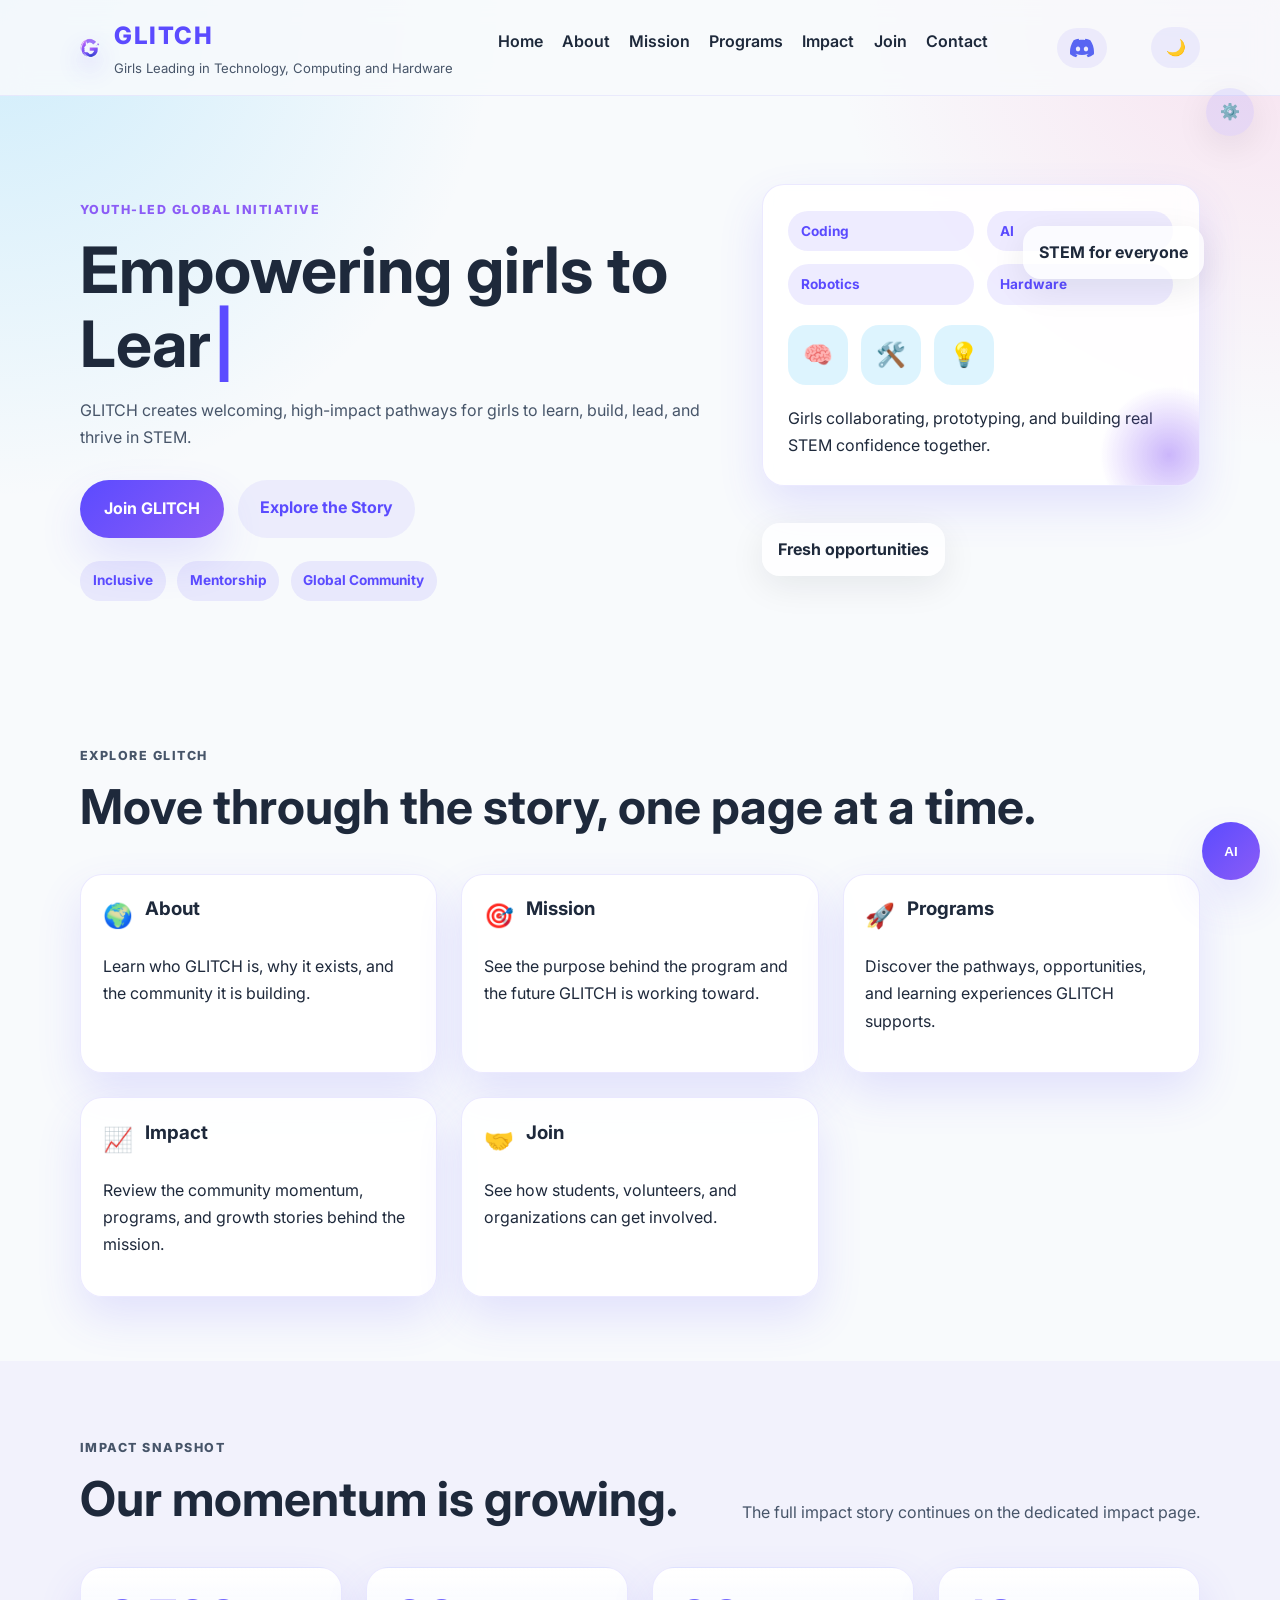
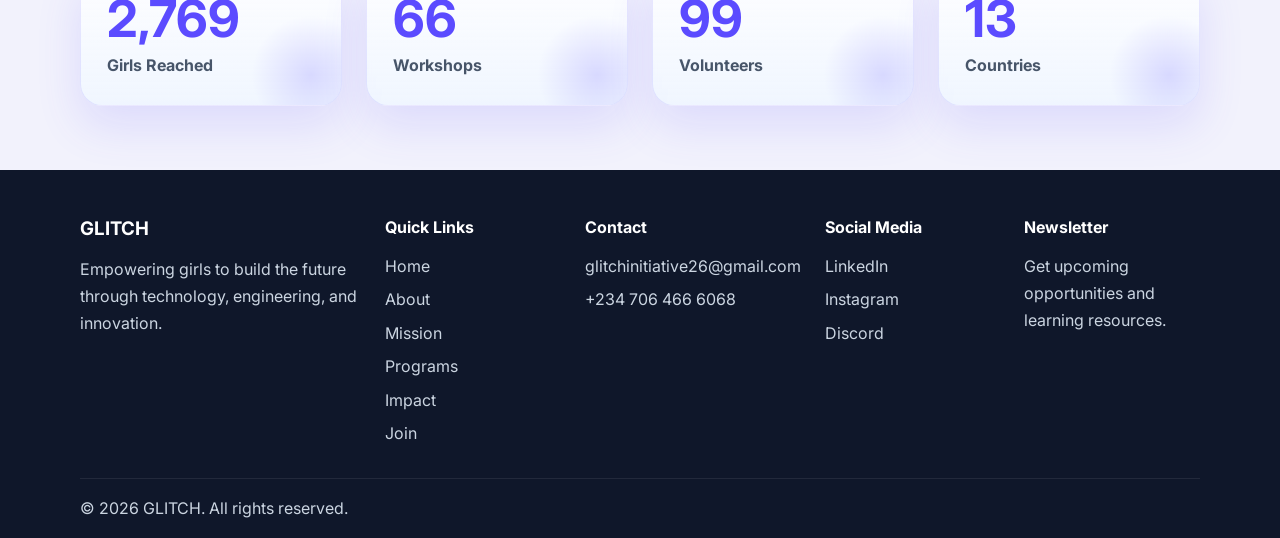
==== commit 5370f755: "added discord and linekdin" ====
--- a/index.html
+++ b/index.html
@@ -38,6 +38,7 @@
           <a href="impact.html">Impact</a>
           <a href="join.html">Join</a>
           <a href="contact.html">Contact</a>
+          <a href = "https://discord.gg/eTyT5NG63" class="discord" aria-label="Join our Discord community">       </a>
         </nav>
 
         <button id="theme-toggle" class="theme-toggle" aria-label="Toggle dark mode">🌙</button>
@@ -233,9 +234,9 @@
         </div>
         <div>
           <h4>Social Media</h4>
-          <a href="#">LinkedIn</a>
+          <a href="https://www.linkedin.com/company/glitch-initiative/posts/?feedView=all">LinkedIn</a>
           <a href="#">Instagram</a>
-          <a href="#">X</a>
+          <a href="https://discord.gg/eTyT5NG63">Discord</a>
         </div>
         <div>
           <h4>Newsletter</h4>
--- a/styles.css
+++ b/styles.css
@@ -170,11 +170,6 @@
   transition: transform 0.25s ease;
 }
 
-.site-nav a:hover::after,
-.site-nav a.active::after {
-  transform: scaleX(1);
-}
-
 .theme-toggle {
   border: none;
   background: rgba(91, 75, 255, 0.08);
@@ -183,6 +178,28 @@
   padding: 0.7rem 0.9rem;
   font-size: 1rem;
   cursor: pointer;
+}
+
+.discord {
+  display: inline-flex;
+  align-items: center;
+  justify-content: center;
+  width: 50px;
+  height: 40px;
+  box-sizing: border-box;
+  margin-left: 50px;
+  color: var(--primary);
+  font-size: 1rem;
+  text-decoration: none;
+  cursor: pointer;
+
+  /* Shape & Background */
+  border-radius: 999px;
+  background-color: rgba(91, 75, 255, 0.08);
+  background-image: url('discord-icon.svg');
+  background-size: 24px 24px;
+  background-position: center;
+  background-repeat: no-repeat;
 }
 
 .settings-launch {
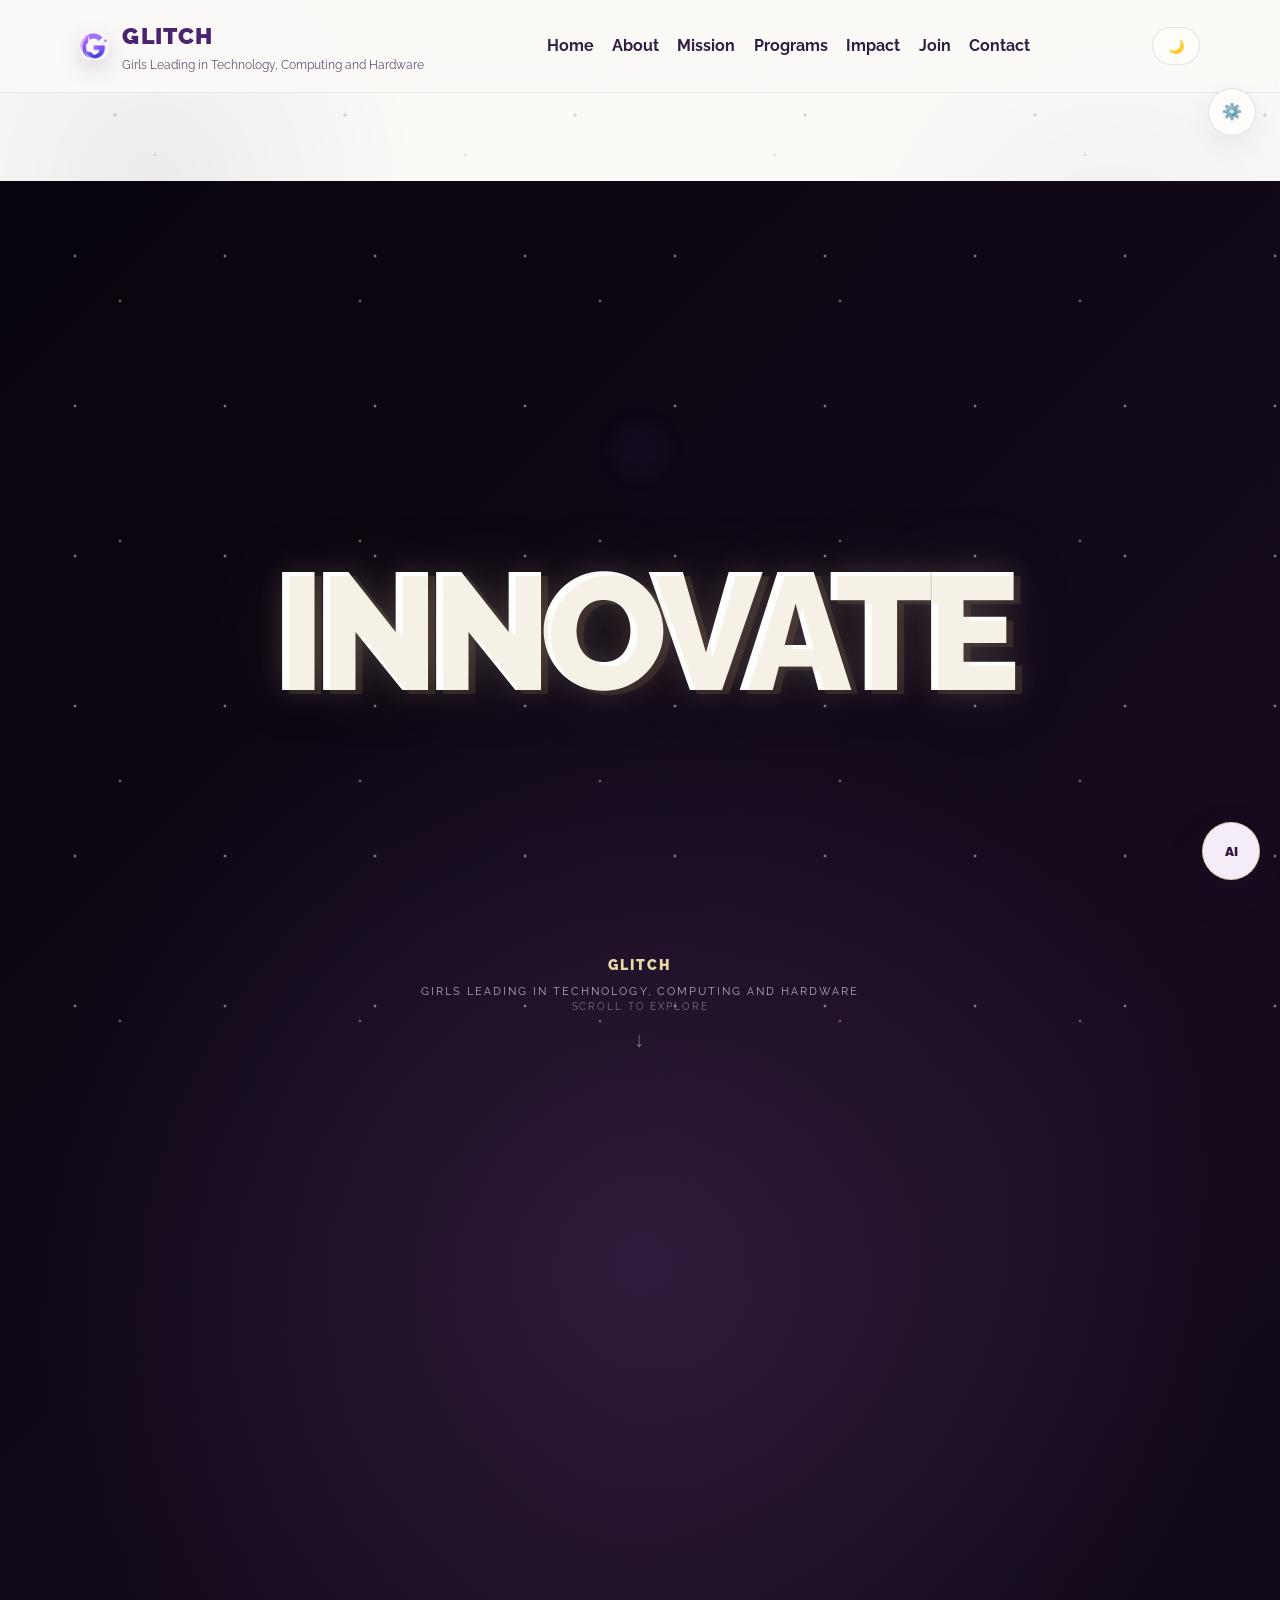
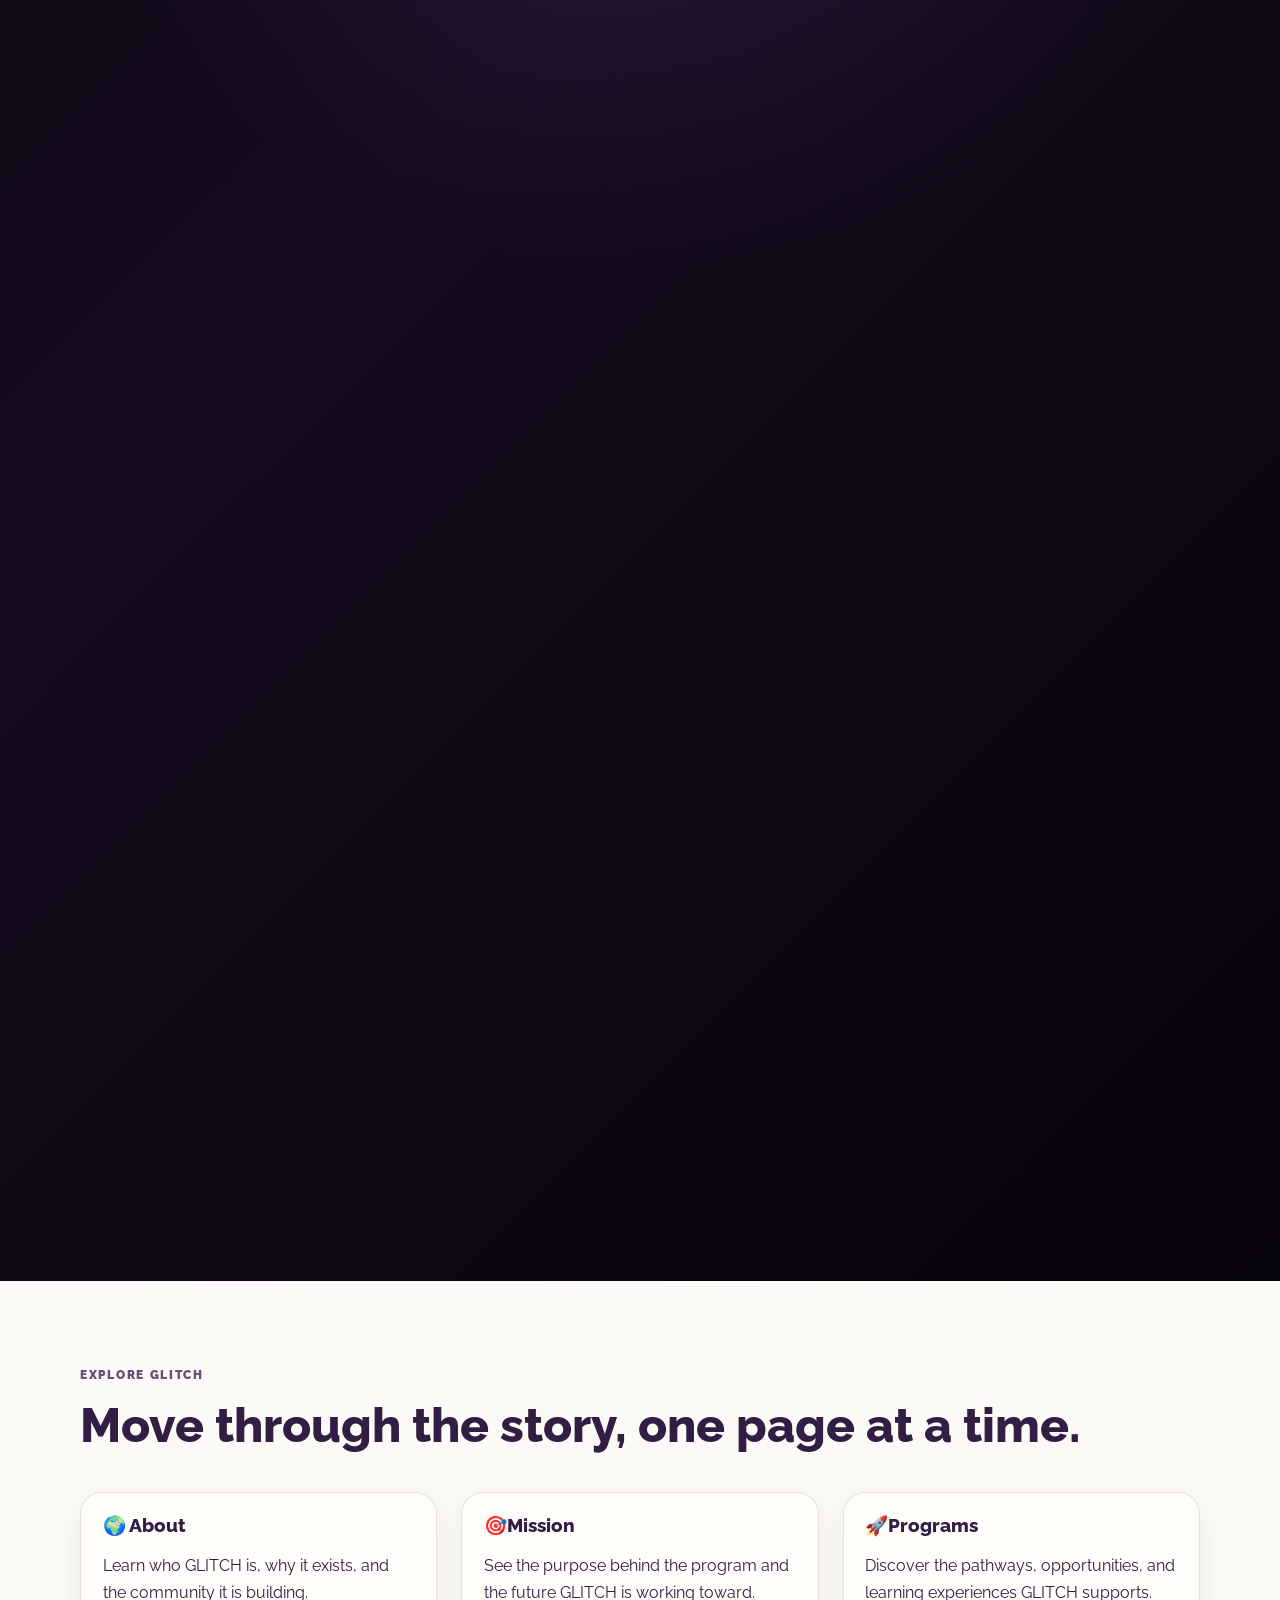
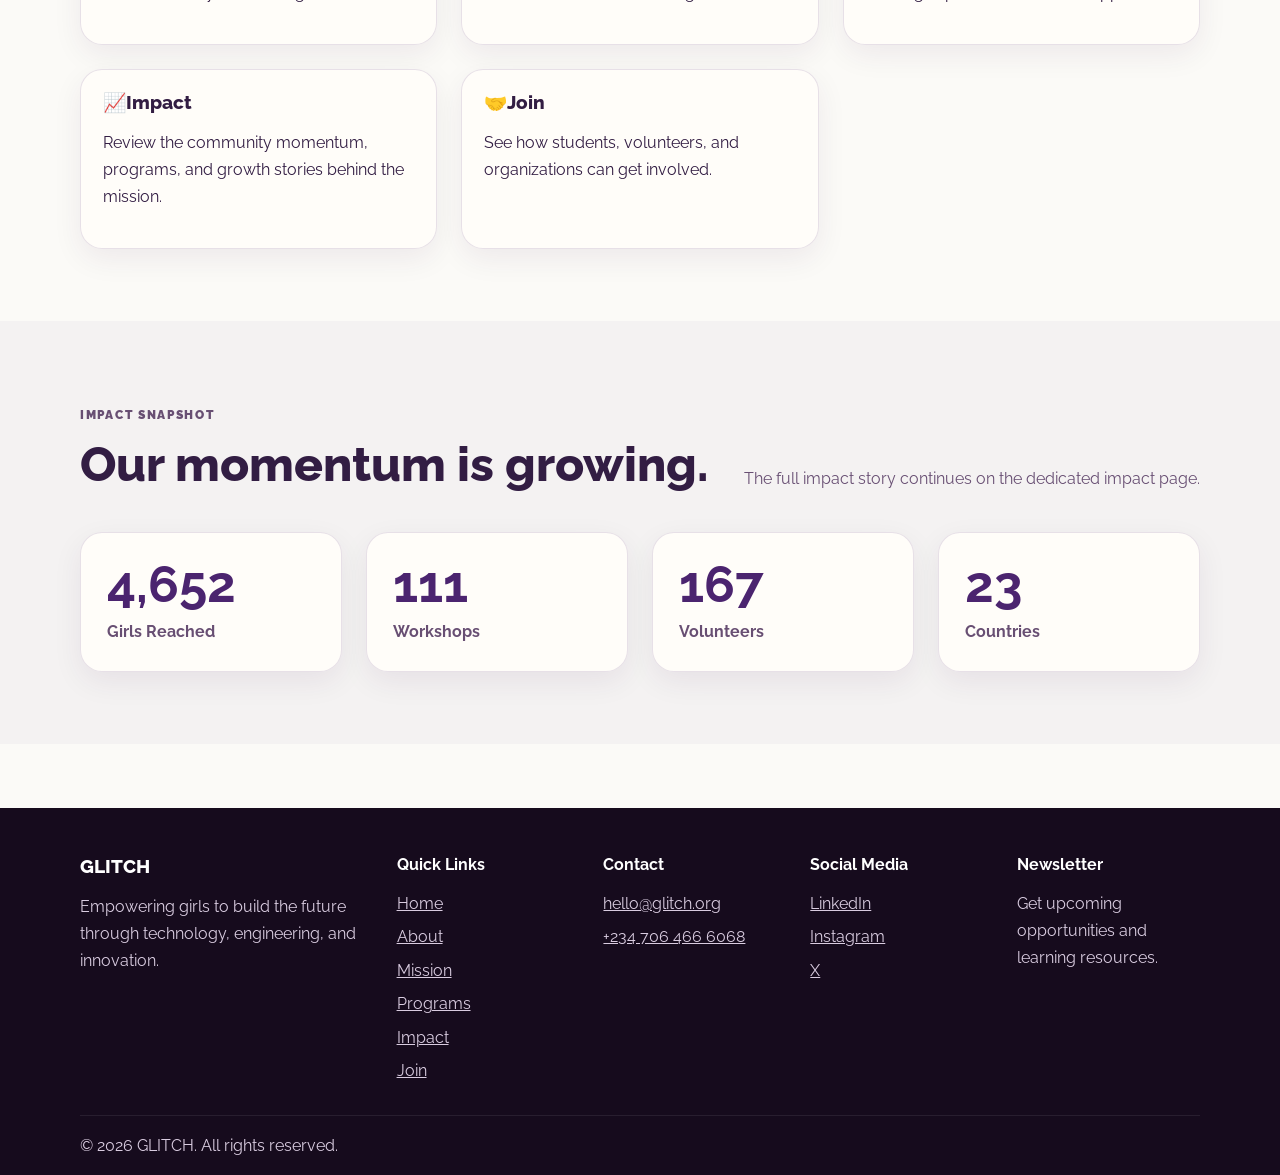
==== commit 607b902d: "added cool animations" ====
--- a/index.html
+++ b/index.html
@@ -1,96 +1,87 @@
 <!DOCTYPE html>
 <html lang="en">
-  <head>
-    <meta charset="UTF-8" />
-    <meta name="viewport" content="width=device-width, initial-scale=1.0" />
-    <title>GLITCH | Girls Leading in Technology, Computing and Hardware</title>
-    <meta name="description" content="GLITCH empowers girls to build the future through technology, engineering, and innovation." />
-    <meta name="theme-color" content="#5b4bff" />
-    <link rel="preconnect" href="https://fonts.googleapis.com" />
-    <link rel="preconnect" href="https://fonts.gstatic.com" crossorigin />
-    <link href="https://fonts.googleapis.com/css2?family=Inter:wght@400;500;600;700;800&display=swap" rel="stylesheet" />
-    <link rel="icon" type="image/x-icon" href="/logo.png">
-    <link rel="stylesheet" href="styles.css" />
-  </head>
-  <body>
-    <div id="loading-screen" class="loading-screen" aria-hidden="true">
-      <div class="loading-orb"></div>
-      <p>Loading GLITCH</p>
-    </div>
-
-    <div id="scroll-progress" class="scroll-progress"></div>
-
-    <header class="site-header">
-      <div class="container header-inner">
-        <a class="brand" href="index.html" aria-label="GLITCH home page">
-          <img class="brand-logo" src="logo.png" alt="GLITCH logo" />
-          <span class="brand-text">
-            <span class="brand-mark">GLITCH</span>
-            <span class="brand-sub">Girls Leading in Technology, Computing and Hardware</span>
-          </span>
-        </a>
-
-        <nav class="site-nav" aria-label="Primary navigation">
-          <a href="index.html" class="active">Home</a>
-          <a href="about.html">About</a>
-          <a href="mission.html">Mission</a>
-          <a href="programs.html">Programs</a>
-          <a href="impact.html">Impact</a>
-          <a href="join.html">Join</a>
-          <a href="contact.html">Contact</a>
-          <a href = "https://discord.gg/eTyT5NG63" class="discord" aria-label="Join our Discord community">       </a>
-        </nav>
-
-        <button id="theme-toggle" class="theme-toggle" aria-label="Toggle dark mode">🌙</button>
-      </div>
-    </header>
-
-    <a href="settings.html" class="settings-launch" aria-label="Open settings">⚙️</a>
-
-    <main>
-      <section id="hero" class="hero reveal">
-        <div class="container hero-grid">
-          <div>
-            <p class="eyebrow">Youth-led global initiative</p>
-            <h1>
-              Empowering girls to
-              <span class="typing-line">
-                <span id="typing-text"></span>
-                <span class="cursor">|</span>
-              </span>
-            </h1>
-            <p class="hero-copy">GLITCH creates welcoming, high-impact pathways for girls to learn, build, lead, and thrive in STEM.</p>
-            <div class="hero-actions">
-              <a class="btn btn-primary" href="join.html">Join GLITCH</a>
-              <a class="btn btn-secondary" href="about.html">Explore the Story</a>
-            </div>
-            <div class="hero-badges">
-              <span>Inclusive</span>
-              <span>Mentorship</span>
-              <span>Global Community</span>
-            </div>
-          </div>
-
-          <div class="hero-visual" aria-hidden="true">
-            <div class="hero-card glass-card">
-              <div class="mini-grid">
-                <div class="mini-pill">Coding</div>
-                <div class="mini-pill">AI</div>
-                <div class="mini-pill">Robotics</div>
-                <div class="mini-pill">Hardware</div>
-              </div>
-              <div class="collab-row">
-                <div class="person-badge">🧠</div>
-                <div class="person-badge">🛠️</div>
-                <div class="person-badge">💡</div>
-              </div>
-              <p class="visual-text">Girls collaborating, prototyping, and building real STEM confidence together.</p>
-            </div>
-            <div class="float-card one">STEM for everyone</div>
-            <div class="float-card two">Fresh opportunities</div>
-          </div>
-        </div>
+
+<head>
+  <meta charset="UTF-8" />
+  <meta name="viewport" content="width=device-width, initial-scale=1.0" />
+  <title>GLITCH | Girls Leading in Technology, Computing and Hardware</title>
+  <meta name="description"
+    content="GLITCH empowers girls to build the future through technology, engineering, and innovation." />
+  <meta name="theme-color" content="#5b4bff" />
+  <link rel="preconnect" href="https://fonts.googleapis.com" />
+  <link rel="preconnect" href="https://fonts.gstatic.com" crossorigin />
+  <link href="https://fonts.googleapis.com/css2?family=Inter:wght@400;500;600;700;800&display=swap" rel="stylesheet" />
+  <link rel="icon" type="image/x-icon" href="/logo.png">
+  <link rel="stylesheet" href="styles.css" />
+  <link rel="stylesheet" href="https://fonts.googleapis.com/css2?family=Crimson+Pro">
+</head>
+
+<body>
+  <div id="loading-screen" class="loading-screen" aria-hidden="true">
+    <div class="loading-orb"></div>
+    <p>Loading GLITCH</p>
+  </div>
+
+  <div id="scroll-progress" class="scroll-progress"></div>
+
+  <header class="site-header">
+    <div class="container header-inner">
+      <a class="brand" href="index.html" aria-label="GLITCH home page">
+        <img class="brand-logo" src="logo.png" alt="GLITCH logo" />
+        <span class="brand-text">
+          <span class="brand-mark">GLITCH</span>
+          <span class="brand-sub">Girls Leading in Technology, Computing and Hardware</span>
+        </span>
+      </a>
+
+      <nav class="site-nav" aria-label="Primary navigation">
+        <a href="index.html" class="active">Home</a>
+        <a href="about.html">About</a>
+        <a href="mission.html">Mission</a>
+        <a href="programs.html">Programs</a>
+        <a href="impact.html">Impact</a>
+        <a href="join.html">Join</a>
+        <a href="contact.html">Contact</a>
+      </nav>
+
+      <button id="theme-toggle" class="theme-toggle" aria-label="Toggle dark mode">🌙</button>
+    </div>
+  </header>
+
+  <a href="settings.html" class="settings-launch" aria-label="Open settings">⚙️</a>
+
+  <main>
+    <section id="hero" class="hero reveal">
+      <section id="hero" class="glitch-intro">
+
+        <div class="glitch-intro-sticky">
+
+          <div class="glitch-word active" data-word="INNOVATE">
+            INNOVATE
+          </div>
+
+          <div class="glitch-word" data-word="LEAD">
+            LEAD
+          </div>
+
+          <div class="glitch-word" data-word="INSPIRE">
+            INSPIRE
+          </div>
+
+          <div class="glitch-intro-caption">
+            <span>GLITCH</span>
+            <span>Girls Leading in Technology, Computing and Hardware</span>
+          </div>
+
+          <div class="glitch-scroll-hint">
+            SCROLL TO EXPLORE
+            <span>↓</span>
+          </div>
+
+        </div>
+
       </section>
+      
 
       <section class="section reveal">
         <div class="container">
@@ -104,56 +95,52 @@
           <div class="pathway-grid">
             <article class="pathway-card">
               <div class="pathway-top">
-                <span class="pathway-icon">🌍</span>
-                <h3>About</h3>
+                
+                <h3>🌍 About</h3>
               </div>
               <p>Learn who GLITCH is, why it exists, and the community it is building.</p>
               <div class="pathway-expand">
-                <div class="expand-item"><strong>Visit</strong><span><a href="about.html">About GLITCH</a></span></div>
-              </div>
-            </article>
-
-            <article class="pathway-card">
-              <div class="pathway-top">
-                <span class="pathway-icon">🎯</span>
-                <h3>Mission</h3>
+              </div>
+            </article>
+
+            <article class="pathway-card">
+              <div class="pathway-top">
+                <h3>🎯Mission</h3>
               </div>
               <p>See the purpose behind the program and the future GLITCH is working toward.</p>
               <div class="pathway-expand">
-                <div class="expand-item"><strong>Visit</strong><span><a href="mission.html">Our Mission</a></span></div>
-              </div>
-            </article>
-
-            <article class="pathway-card">
-              <div class="pathway-top">
-                <span class="pathway-icon">🚀</span>
-                <h3>Programs</h3>
+              </div>
+            </article>
+
+            <article class="pathway-card">
+              <div class="pathway-top">
+                <h3>🚀Programs</h3>
               </div>
               <p>Discover the pathways, opportunities, and learning experiences GLITCH supports.</p>
               <div class="pathway-expand">
-                <div class="expand-item"><strong>Visit</strong><span><a href="programs.html">Programs & Opportunities</a></span></div>
-              </div>
-            </article>
-
-            <article class="pathway-card">
-              <div class="pathway-top">
-                <span class="pathway-icon">📈</span>
-                <h3>Impact</h3>
+                <div class="expand-item"><strong> </strong><span><a href="programs.html">
+                       </a></span></div>
+              </div>
+            </article>
+
+            <article class="pathway-card">
+              <div class="pathway-top">
+                <h3>📈Impact</h3>
               </div>
               <p>Review the community momentum, programs, and growth stories behind the mission.</p>
               <div class="pathway-expand">
-                <div class="expand-item"><strong>Visit</strong><span><a href="impact.html">Impact Overview</a></span></div>
-              </div>
-            </article>
-
-            <article class="pathway-card">
-              <div class="pathway-top">
-                <span class="pathway-icon">🤝</span>
-                <h3>Join</h3>
+                <div class="expand-item"><strong> </strong><span><a href="impact.html"> </a></span>
+                </div>
+              </div>
+            </article>
+
+            <article class="pathway-card">
+              <div class="pathway-top">
+                <h3>🤝Join</h3>
               </div>
               <p>See how students, volunteers, and organizations can get involved.</p>
               <div class="pathway-expand">
-                <div class="expand-item"><strong>Visit</strong><span><a href="join.html">Join Us</a></span></div>
+                <div class="expand-item"><strong> </strong><span><a href="join.html"> </a></span></div>
               </div>
             </article>
           </div>
@@ -190,65 +177,68 @@
           </div>
         </div>
       </section>
-    </main>
-
-    <div class="assistant-widget" aria-live="polite">
-      <div id="assistant-modal" class="assistant-modal" role="dialog" aria-modal="true" aria-label="AI assistant">
-        <div class="assistant-header">
-          <div>
-            <strong>GLITCH AI Assistant</strong>
-            <p>Ask for help, guidance, or quick answers.</p>
-          </div>
-          <button id="assistant-close" class="assistant-close" aria-label="Close AI assistant">×</button>
-        </div>
-        <div id="assistant-messages" class="assistant-messages">
-          <div class="chat-bubble bot">Hi! I can help with GLITCH programs, joining, or site guidance. Try: “How do I join?”</div>
-        </div>
-        <form id="assistant-form" class="assistant-form">
-          <input id="assistant-input" class="assistant-input" type="text" placeholder="Ask a question..." aria-label="Ask the assistant" />
-          <button type="submit" class="assistant-send">Send</button>
-        </form>
-      </div>
-      <button id="assistant-launch" class="assistant-launch" aria-label="Open AI assistant">AI</button>
-    </div>
-
-    <footer class="site-footer">
-      <div class="container footer-grid">
+  </main>
+
+  <div class="assistant-widget" aria-live="polite">
+    <div id="assistant-modal" class="assistant-modal" role="dialog" aria-modal="true" aria-label="AI assistant">
+      <div class="assistant-header">
         <div>
-          <h3>GLITCH</h3>
-          <p>Empowering girls to build the future through technology, engineering, and innovation.</p>
-        </div>
-        <div>
-          <h4>Quick Links</h4>
-          <a href="index.html">Home</a>
-          <a href="about.html">About</a>
-          <a href="mission.html">Mission</a>
-          <a href="programs.html">Programs</a>
-          <a href="impact.html">Impact</a>
-          <a href="join.html">Join</a>
-        </div>
-        <div>
-          <h4>Contact</h4>
-          <a href="mailto:glitchinitiative26@gmail.com">glitchinitiative26@gmail.com</a>
-          <a href="tel:+2347064666068">+234 706 466 6068</a>
-        </div>
-        <div>
-          <h4>Social Media</h4>
-          <a href="https://www.linkedin.com/company/glitch-initiative/posts/?feedView=all">LinkedIn</a>
-          <a href="#">Instagram</a>
-          <a href="https://discord.gg/eTyT5NG63">Discord</a>
-        </div>
-        <div>
-          <h4>Newsletter</h4>
-          <p>Get upcoming opportunities and learning resources.</p>
-        </div>
-      </div>
-      <div class="container footer-bottom">
-        <span>© 2026 GLITCH. All rights reserved.</span>
-      </div>
-    </footer>
-
-    <button id="back-to-top" class="back-to-top" aria-label="Back to top">↑</button>
-    <script src="script.js"></script>
-  </body>
-</html>
+          <strong>GLITCH AI Assistant</strong>
+          <p>Ask for help, guidance, or quick answers.</p>
+        </div>
+        <button id="assistant-close" class="assistant-close" aria-label="Close AI assistant">×</button>
+      </div>
+      <div id="assistant-messages" class="assistant-messages">
+        <div class="chat-bubble bot">Hi! I can help with GLITCH programs, joining, or site guidance. Try: “How do I
+          join?”</div>
+      </div>
+      <form id="assistant-form" class="assistant-form">
+        <input id="assistant-input" class="assistant-input" type="text" placeholder="Ask a question..."
+          aria-label="Ask the assistant" />
+        <button type="submit" class="assistant-send">Send</button>
+      </form>
+    </div>
+    <button id="assistant-launch" class="assistant-launch" aria-label="Open AI assistant">AI</button>
+  </div>
+
+  <footer class="site-footer">
+    <div class="container footer-grid">
+      <div>
+        <h3>GLITCH</h3>
+        <p>Empowering girls to build the future through technology, engineering, and innovation.</p>
+      </div>
+      <div>
+        <h4>Quick Links</h4>
+        <a href="index.html">Home</a>
+        <a href="about.html">About</a>
+        <a href="mission.html">Mission</a>
+        <a href="programs.html">Programs</a>
+        <a href="impact.html">Impact</a>
+        <a href="join.html">Join</a>
+      </div>
+      <div>
+        <h4>Contact</h4>
+        <a href="mailto:hello@glitch.org">hello@glitch.org</a>
+        <a href="tel:+2347064666068">+234 706 466 6068</a>
+      </div>
+      <div>
+        <h4>Social Media</h4>
+        <a href="#">LinkedIn</a>
+        <a href="#">Instagram</a>
+        <a href="#">X</a>
+      </div>
+      <div>
+        <h4>Newsletter</h4>
+        <p>Get upcoming opportunities and learning resources.</p>
+      </div>
+    </div>
+    <div class="container footer-bottom">
+      <span>© 2026 GLITCH. All rights reserved.</span>
+    </div>
+  </footer>
+
+  <button id="back-to-top" class="back-to-top" aria-label="Back to top">↑</button>
+  <script src="script.js"></script>
+</body>
+
+</html>
--- a/styles.css
+++ b/styles.css
@@ -1,106 +1,257 @@
+@import url('https://fonts.googleapis.com/css2?family=Raleway:wght@400;500;600;700;800;900&display=swap');
+
+
 :root {
-  --primary: #5b4bff;
-  --secondary: #8b5cf6;
-  --accent: #38bdf8;
-  --highlight: #f472b6;
-  --background: #f8fafc;
-  --dark: #0f172a;
-  --text: #1e293b;
-  --white: #ffffff;
-  --card: rgba(255, 255, 255, 0.88);
-  --shadow: 0 20px 45px rgba(91, 75, 255, 0.14);
-  --shadow-soft: 0 10px 35px rgba(15, 23, 42, 0.08);
-  --border: rgba(91, 75, 255, 0.12);
+  --primary: #4b246f;
+  --primary-dark: #321541;
+  --secondary: #76518f;
+  --accent: #c8a45d;
+  --accent-soft: #ead8a6;
+  --background: #fbfaf7;
+  --surface: #fffdf9;
+  --surface-soft: #f5f0e8;
+  --dark: #160b1d;
+  --text: #321d43;
+  --text-soft: #684f73;
+  --white: #fff;
+  --card: rgba(255, 253, 249, .94);
+  --border: rgba(75, 36, 111, .13);
+  --shadow: 0 20px 55px rgba(50, 21, 65, .10);
+  --shadow-soft: 0 10px 30px rgba(50, 21, 65, .07);
+  --radius: 22px;
 }
 
 body.dark-mode {
-  --background: #0b1120;
-  --text: #e2e8f0;
-  --card: rgba(15, 23, 42, 0.84);
-  --border: rgba(139, 92, 246, 0.24);
-  --shadow: 0 22px 50px rgba(0, 0, 0, 0.35);
+  --background: #0b0610;
+  --surface: #171021;
+  --surface-soft: #21122c;
+  --text: #f5edf8;
+  --text-soft: #cbbbd2;
+  --card: rgba(25, 13, 34, .94);
+  --border: rgba(234, 216, 166, .15);
+  --shadow: 0 25px 65px rgba(0, 0, 0, .42);
+  --shadow-soft: 0 12px 35px rgba(0, 0, 0, .28)
 }
 
 * {
-  box-sizing: border-box;
+  box-sizing: border-box
 }
 
 html {
-  scroll-behavior: smooth;
+  scroll-behavior: smooth
 }
 
 body {
   margin: 0;
-  font-family: "Inter", sans-serif;
+  font-family: "Raleway", sans-serif;
   color: var(--text);
-  background:
-    radial-gradient(circle at top left, rgba(56, 189, 248, 0.22), transparent 20%),
-    radial-gradient(circle at top right, rgba(244, 114, 182, 0.18), transparent 18%),
-    var(--background);
+  background: var(--background);
   line-height: 1.7;
   overflow-x: hidden;
-  transition: background 0.35s ease, color 0.35s ease;
+  transition: background .35s ease, color .35s ease
 }
 
 img {
-  max-width: 100%;
+  max-width: 100%
+}
+
+button,
+input,
+textarea,
+select {
+  font-family: inherit
 }
 
 .container {
   width: min(1120px, calc(100% - 2rem));
-  margin: 0 auto;
+  margin: 0 auto
 }
 
 .page-shell {
-  min-height: 100vh;
-}
-
+  min-height: 100vh
+}
+
+/* STAR FIELD */
+body.dark-mode::before,
+body.dark-mode::after,
+body:not(.dark-mode)::before,
+body:not(.dark-mode)::after {
+  content: "";
+  position: fixed;
+  inset: 0;
+  pointer-events: none;
+  z-index: -1
+}
+
+body.dark-mode::before {
+  opacity: .8;
+  background-image: radial-gradient(circle, rgba(255, 255, 255, .85) 0 1px, transparent 1.7px), radial-gradient(circle, rgba(234, 216, 166, .75) 0 1px, transparent 1.8px), radial-gradient(circle, rgba(190, 156, 220, .6) 0 .8px, transparent 1.5px);
+  background-size: 150px 150px, 230px 230px, 310px 310px;
+  background-position: 15px 30px, 80px 110px, 180px 60px;
+  animation: starsDrift 28s linear infinite
+}
+
+body.dark-mode::after {
+  opacity: .42;
+  background-image: radial-gradient(circle, rgba(255, 255, 255, .9) 0 1.2px, transparent 2px), radial-gradient(circle, rgba(234, 216, 166, .9) 0 1px, transparent 2px);
+  background-size: 190px 190px, 270px 270px;
+  background-position: 60px 90px, 140px 20px;
+  animation: starTwinkle 4s ease-in-out infinite alternate
+}
+
+body:not(.dark-mode)::before {
+  opacity: .35;
+  background: radial-gradient(circle at 12% 20%, rgba(75, 36, 111, .20), transparent 20%), radial-gradient(circle at 87% 30%, rgba(75, 36, 111, .14), transparent 22%), radial-gradient(circle, rgba(75, 36, 111, .65) 0 1px, transparent 1.7px);
+  background-size: auto, auto, 170px 170px;
+  animation: lightSparkleDrift 25s linear infinite
+}
+
+body:not(.dark-mode)::after {
+  opacity: .22;
+  background-image: radial-gradient(circle, rgba(75, 36, 111, .9) 0 1px, transparent 2px), radial-gradient(circle, rgba(123, 79, 159, .7) 0 .8px, transparent 1.8px);
+  background-size: 230px 230px, 310px 310px;
+  animation: starTwinkle 5s ease-in-out infinite alternate
+}
+
+@keyframes starsDrift {
+  from {
+    transform: translate(0, 0)
+  }
+
+  to {
+    transform: translate(-30px, 35px)
+  }
+}
+
+@keyframes lightSparkleDrift {
+  from {
+    transform: translate(0, 0)
+  }
+
+  to {
+    transform: translate(25px, -20px)
+  }
+}
+
+@keyframes starTwinkle {
+  0% {
+    opacity: .25
+  }
+
+  50% {
+    opacity: .7
+  }
+
+  100% {
+    opacity: .32
+  }
+}
+
+/* LOADING */
 .loading-screen {
   position: fixed;
   inset: 0;
   display: grid;
   place-items: center;
   gap: 1rem;
-  background: rgba(248, 250, 252, 0.96);
-  z-index: 30;
-  transition: opacity 0.4s ease, visibility 0.4s ease;
+  background: #fbfaf7;
+  z-index: 100;
+  transition: opacity .4s ease, visibility .4s ease
+}
+
+body.dark-mode .loading-screen {
+  background: #0b0610;
+  color: #fff
+}
+
+.expand-item, .expand-item a {
+  color: white;
+  text-decoration: none;
+}
+
+.loading-screen.loaded {
+  opacity: 0;
+  visibility: hidden
 }
 
 body.loaded .loading-screen {
   opacity: 0;
-  visibility: hidden;
+  visibility: hidden
 }
 
 .loading-orb {
-  width: 72px;
-  height: 72px;
+  width: 70px;
+  height: 70px;
   border-radius: 50%;
-  background: linear-gradient(135deg, var(--primary), var(--accent));
-  animation: pulse 1.2s infinite;
-}
-
-@keyframes pulse {
-  0%, 100% { transform: scale(1); opacity: 0.9; }
-  50% { transform: scale(1.14); opacity: 0.6; }
-}
-
+  background: radial-gradient(circle at 35% 30%, #fff, transparent 20%), radial-gradient(circle, #76518f, #321541 70%);
+  box-shadow: 0 0 50px rgba(200, 164, 93, .28);
+  animation: loadingPulse 1.4s ease-in-out infinite
+}
+
+@keyframes loadingPulse {
+
+  0%,
+  100% {
+    transform: scale(.95);
+    opacity: .8
+  }
+
+  50% {
+    transform: scale(1.08);
+    opacity: 1
+  }
+}
+
+/* FUZZY AURA — REAL CURSOR STAYS VISIBLE */
+body,
+body * {
+  cursor: auto
+}
+
+.fuzzy-cursor {
+  position: fixed;
+  width: 76px;
+  height: 76px;
+  border-radius: 50%;
+  pointer-events: none;
+  z-index: 9999;
+  transform: translate(-50%, -50%);
+  background: radial-gradient(circle, rgba(75, 36, 111, .20) 0%, rgba(75, 36, 111, .12) 28%, rgba(123, 79, 159, .06) 48%, transparent 72%);
+  filter: blur(8px);
+  opacity: .8;
+  transition: width .2s ease, height .2s ease, opacity .2s ease
+}
+
+body.dark-mode .fuzzy-cursor {
+  background: radial-gradient(circle, rgba(255, 255, 255, .28) 0%, rgba(234, 216, 166, .12) 28%, rgba(255, 255, 255, .06) 50%, transparent 74%);
+  filter: blur(9px)
+}
+
+.fuzzy-cursor.is-hovering {
+  width: 105px;
+  height: 105px;
+  opacity: .9
+}
+
+/* HEADER */
 .site-header {
   position: sticky;
   top: 0;
-  z-index: 20;
-  backdrop-filter: blur(14px);
-  background: rgba(248, 250, 252, 0.88);
-  border-bottom: 1px solid rgba(91, 75, 255, 0.09);
-  transition: padding 0.25s ease, box-shadow 0.25s ease;
+  z-index: 50;
+  background: rgba(251, 250, 247, .88);
+  border-bottom: 1px solid rgba(75, 36, 111, .09);
+  backdrop-filter: blur(18px);
+  transition: padding .25s ease, box-shadow .25s ease
 }
 
 body.dark-mode .site-header {
-  background: rgba(11, 17, 32, 0.82);
+  background: rgba(11, 6, 16, .82);
+  border-bottom-color: rgba(234, 216, 166, .10)
 }
 
 .site-header.shrink {
-  padding: 0.2rem 0;
-  box-shadow: 0 12px 40px rgba(91, 75, 255, 0.09);
+  padding: .2rem 0;
+  box-shadow: 0 12px 40px rgba(50, 21, 65, .10)
 }
 
 .header-inner,
@@ -109,102 +260,91 @@
   align-items: center;
   justify-content: space-between;
   gap: 1rem;
-  padding: 1rem 0;
+  padding: 1rem 0
 }
 
 .brand {
   display: flex;
   align-items: center;
-  gap: 0.9rem;
-  text-decoration: none;
+  gap: .9rem;
+  text-decoration: none
 }
 
 .brand-logo {
-  width: 20px;
-  height: 20px;
+  width: 28px;
+  height: 28px;
   object-fit: cover;
-  border-radius: 14px;
-  box-shadow: 0 12px 24px rgba(91, 75, 255, 0.18);
+  border-radius: 10px;
+  box-shadow: 0 8px 22px rgba(75, 36, 111, .18)
 }
 
 .brand-text {
   display: flex;
-  flex-direction: column;
+  flex-direction: column
 }
 
 .brand-mark {
-  font-weight: 800;
-  font-size: 1.5rem;
+  font-weight: 900;
+  font-size: 1.45rem;
   color: var(--primary);
-  letter-spacing: 0.06em;
+  letter-spacing: .05em
+}
+
+body.dark-mode .brand-mark {
+  color: var(--accent-soft)
 }
 
 .brand-sub {
-  font-size: 0.82rem;
-  color: #475569;
+  font-size: .76rem;
+  color: var(--text-soft)
 }
 
 .site-nav {
   display: flex;
-  gap: 1.2rem;
+  gap: 1.15rem;
   flex-wrap: wrap;
+  align-items: center
 }
 
 .site-nav a {
   text-decoration: none;
   color: var(--text);
-  font-weight: 600;
-  position: relative;
+  font-weight: 700;
+  position: relative
 }
 
 .site-nav a::after {
   content: "";
   position: absolute;
   left: 0;
-  bottom: -4px;
+  bottom: -5px;
   width: 100%;
   height: 2px;
-  background: linear-gradient(90deg, var(--primary), var(--accent));
+  background: var(--accent);
   transform: scaleX(0);
   transform-origin: left;
-  transition: transform 0.25s ease;
+  transition: transform .25s ease
+}
+
+.site-nav a:hover::after {
+  transform: scaleX(1)
+}
+
+.theme-toggle,
+.settings-launch {
+  border: 1px solid var(--border);
+  background: var(--surface);
+  color: var(--primary)
 }
 
 .theme-toggle {
-  border: none;
-  background: rgba(91, 75, 255, 0.08);
-  color: var(--primary);
   border-radius: 999px;
-  padding: 0.7rem 0.9rem;
-  font-size: 1rem;
-  cursor: pointer;
-}
-
-.discord {
-  display: inline-flex;
-  align-items: center;
-  justify-content: center;
-  width: 50px;
-  height: 40px;
-  box-sizing: border-box;
-  margin-left: 50px;
-  color: var(--primary);
-  font-size: 1rem;
-  text-decoration: none;
-  cursor: pointer;
-
-  /* Shape & Background */
-  border-radius: 999px;
-  background-color: rgba(91, 75, 255, 0.08);
-  background-image: url('discord-icon.svg');
-  background-size: 24px 24px;
-  background-position: center;
-  background-repeat: no-repeat;
+  padding: .65rem .9rem
 }
 
 .settings-launch {
   position: fixed;
-  right: 26px;
+  right: 24px;
   top: 88px;
   width: 48px;
   height: 48px;
@@ -212,15 +352,19 @@
   display: grid;
   place-items: center;
   text-decoration: none;
-  background: rgba(91, 75, 255, 0.1);
-  color: var(--primary);
   box-shadow: var(--shadow-soft);
-  z-index: 21;
-}
-
+  z-index: 51
+}
+
+body.dark-mode .theme-toggle,
+body.dark-mode .settings-launch {
+  color: var(--accent-soft)
+}
+
+/* LAYOUT */
 .hero,
 .page-hero {
-  padding: 5.5rem 0 4rem;
+  padding: 5.5rem 0 4rem
 }
 
 .hero-grid,
@@ -237,69 +381,40 @@
 .footer-grid,
 .join-layout {
   display: grid;
-  gap: 1.5rem;
+  gap: 1.5rem
 }
 
 .hero-grid,
 .page-hero-grid {
-  grid-template-columns: 1.35fr 0.9fr;
-  align-items: center;
+  grid-template-columns: 1.35fr .9fr;
+  align-items: center
 }
 
 .join-layout {
-grid-template-columns: 90% 10%;
-  gap: 3rem;
-  align-items: start;
-}
-
-.page-hero-grid {
-  gap: 2rem;
-}
-
-.floating-orb {
-  position: relative;
-  min-height: 360px;
-  border-radius: 28px;
-  overflow: hidden;
-  background:
-    radial-gradient(circle at top left, rgba(91, 75, 255, 0.28), transparent 40%),
-    radial-gradient(circle at bottom right, rgba(56, 189, 248, 0.25), transparent 45%),
-    linear-gradient(135deg, rgba(91, 75, 255, 0.18), rgba(255, 255, 255, 0.6));
-  border: 1px solid rgba(91, 75, 255, 0.12);
-  box-shadow: var(--shadow-soft);
-}
-
-.floating-orb::before,
-.floating-orb::after {
-  content: "";
-  position: absolute;
-  border-radius: 50%;
-  filter: blur(8px);
-}
-
-.floating-orb::before {
-  inset: 18% auto auto 12%;
-  width: 150px;
-  height: 150px;
-  background: rgba(244, 114, 182, 0.3);
-}
-
-.floating-orb::after {
-  inset: auto 12% 16% auto;
-  width: 180px;
-  height: 180px;
-  background: rgba(56, 189, 248, 0.32);
-}
-
-.grid-3 {
-  grid-template-columns: repeat(3, minmax(0, 1fr));
+  grid-template-columns: minmax(0, 1fr) minmax(280px, .65fr);
+  gap: 2.5rem;
+  align-items: start
+}
+
+.grid-3,
+.pathway-grid,
+.event-grid,
+.team-grid,
+.resource-grid,
+.testimonial-grid {
+  grid-template-columns: repeat(3, minmax(0, 1fr))
+}
+
+.impact-grid {
+  grid-template-columns: repeat(4, minmax(0, 1fr))
 }
 
 .hero-visual {
   position: relative;
-  min-height: 420px;
-}
-
+  min-height: 420px
+}
+
+/* CARDS */
 .glass-card,
 .pathway-card,
 .event-card,
@@ -309,11 +424,54 @@
 .newsletter-box,
 .impact-item,
 .join-box,
-.faq-list details {
+.faq-list details,
+.card,
+.value-box {
   background: var(--card);
   border: 1px solid var(--border);
-  box-shadow: var(--shadow);
-  border-radius: 22px;
+  box-shadow: var(--shadow-soft);
+  border-radius: var(--radius)
+}
+
+.card,
+.value-box {
+  padding: 1.45rem;
+  height: 100%
+}
+
+.pathway-card,
+.resource-card,
+.team-card,
+.event-card,
+.testimonial-card {
+  padding: 1.35rem;
+  transition: transform .25s ease, box-shadow .25s ease
+}
+
+.pathway-card:hover,
+.resource-card:hover,
+.team-card:hover,
+.event-card:hover,
+.testimonial-card:hover {
+  transform: translateY(-5px);
+  box-shadow: 0 20px 45px rgba(50, 21, 65, .12)
+}
+
+.floating-orb {
+  min-height: 360px;
+  border-radius: 28px;
+  overflow: hidden;
+  background: radial-gradient(circle at 25% 20%, rgba(123, 79, 159, .24), transparent 26%), radial-gradient(circle at 75% 75%, rgba(200, 164, 93, .12), transparent 28%), #160b1d;
+  border: 1px solid rgba(234, 216, 166, .14);
+  box-shadow: var(--shadow)
+}
+
+.floating-orb::before,
+.floating-orb::after,
+.hero-card::before,
+.join-box::before,
+.impact-item::before {
+  display: none !important
 }
 
 .join-box {
@@ -322,70 +480,53 @@
   padding: 2rem;
   display: grid;
   gap: 1rem;
-  background: linear-gradient(135deg, rgba(91, 75, 255, 0.12), rgba(56, 189, 248, 0.16));
-  box-shadow: 0 24px 55px rgba(91, 75, 255, 0.16);
-}
-
-.join-box::before {
-  content: "";
-  position: absolute;
-  inset: auto -60px -60px auto;
-  width: 180px;
-  height: 180px;
-  border-radius: 50%;
-  background: radial-gradient(circle, rgba(244, 114, 182, 0.3), transparent 72%);
-}
-
-.join-box h2,
-.join-box p {
-  position: relative;
-  z-index: 1;
+  background: var(--surface)
+}
+
+body.dark-mode .join-box {
+  background: #1a0d23
 }
 
 .hero-card {
   padding: 1.6rem;
-  backdrop-filter: blur(10px);
   position: relative;
-  overflow: hidden;
-}
-
-.hero-card::before {
-  content: "";
-  position: absolute;
-  inset: auto -40px -40px auto;
-  width: 140px;
-  height: 140px;
-  background: radial-gradient(circle, rgba(139, 92, 246, 0.45), transparent 70%);
+  overflow: hidden
 }
 
 .mini-grid {
   display: grid;
   grid-template-columns: repeat(2, minmax(0, 1fr));
-  gap: 0.8rem;
+  gap: .8rem
 }
 
 .mini-pill,
 .hero-badges span,
 .filter-btn,
 .event-date {
-  border-radius: 999px;
+  border-radius: 999px
 }
 
 .mini-pill,
 .hero-badges span {
-  padding: 0.55rem 0.8rem;
-  background: rgba(91, 75, 255, 0.1);
+  padding: .55rem .8rem;
+  background: rgba(75, 36, 111, .08);
   color: var(--primary);
   font-weight: 700;
-  font-size: 0.85rem;
+  font-size: .85rem;
   display: inline-flex;
-  align-items: center;
+  align-items: center
+}
+
+body.dark-mode .mini-pill,
+body.dark-mode .hero-badges span {
+  color: var(--accent-soft);
+  background: rgba(234, 216, 166, .09)
 }
 
 .collab-row {
   display: flex;
-  gap: 0.8rem;
-  margin: 1.25rem 0;
+  gap: .8rem;
+  margin: 1.25rem 0
 }
 
 .person-badge {
@@ -394,57 +535,32 @@
   display: grid;
   place-items: center;
   border-radius: 18px;
-  background: rgba(56, 189, 248, 0.17);
-  font-size: 1.5rem;
-}
-
-.visual-text {
-  margin: 0;
-}
-
-.float-card {
-  position: absolute;
-  padding: 0.8rem 1rem;
-  border-radius: 18px;
-  font-weight: 700;
-  background: rgba(255, 255, 255, 0.78);
-  box-shadow: var(--shadow-soft);
-  animation: floatCard 6s ease-in-out infinite;
-}
-
-.float-card.one { top: 42px; right: -4px; }
-.float-card.two { bottom: 28px; left: 0; animation-delay: 0.8s; }
-
-@keyframes floatCard {
-  0%, 100% { transform: translateY(0); }
-  50% { transform: translateY(-12px); }
-}
-
-.eyebrow,
-.section-label {
-  text-transform: uppercase;
-  letter-spacing: 0.12em;
-  font-size: 0.78rem;
-  font-weight: 800;
-  color: var(--secondary);
-  margin-bottom: 0.8rem;
-}
-
+  background: rgba(200, 164, 93, .12);
+  font-size: 1.5rem
+}
+
+/* TYPE */
 h1,
 h2,
 h3,
 h4 {
   margin: 0 0 1rem;
-  line-height: 1.15;
-  color: var(--text);
+  line-height: 1.12;
+  color: var(--text)
 }
 
 h1 {
   font-size: clamp(2.6rem, 5vw, 4.5rem);
+  font-weight: 900
 }
 
 h2 {
   font-size: clamp(2rem, 4vw, 3rem);
+  font-weight: 800
+}
+
+h3 {
+  font-weight: 800
 }
 
 .hero-copy,
@@ -455,49 +571,85 @@
 .newsletter-box p,
 .testimonial-card p,
 .faq-list p {
-  color: #475569;
-}
-
-body.dark-mode .hero-copy,
-body.dark-mode .muted-copy,
-body.dark-mode .section-head p,
-body.dark-mode .event-card p,
-body.dark-mode .resource-card p,
-body.dark-mode .newsletter-box p,
-body.dark-mode .testimonial-card p,
-body.dark-mode .faq-list p {
-  color: #cbd5e1;
+  color: var(--text-soft)
+}
+
+.eyebrow,
+.section-label {
+  text-transform: uppercase;
+  letter-spacing: .14em;
+  font-size: .76rem;
+  font-weight: 900;
+  color: var(--accent);
+  margin-bottom: .8rem
 }
 
 .typing-line {
   display: inline-flex;
   align-items: center;
-  gap: 0.15rem;
+  gap: .15rem
 }
 
 .cursor {
   animation: blink 1s step-end infinite;
-  color: var(--primary);
+  color: var(--accent)
 }
 
 @keyframes blink {
-  50% { opacity: 0; }
-}
-
+  50% {
+    opacity: 0
+  }
+}
+
+/* BUTTONS */
 .hero-actions {
   display: flex;
-  gap: 0.9rem;
+  gap: .9rem;
   flex-wrap: wrap;
-  margin-top: 1.8rem;
+  margin-top: 1.8rem
+}
+
+.btn {
+  text-decoration: none;
+  border: none;
+  padding: .92rem 1.35rem;
+  border-radius: 999px;
+  font-weight: 800;
+  font-family: inherit;
+  transition: transform .2s ease, box-shadow .2s ease;
+  position: relative;
+  overflow: hidden
+}
+
+.btn:hover {
+  transform: translateY(-2px)
+}
+
+.btn-primary {
+  background: var(--primary);
+  color: #fff;
+  box-shadow: 0 12px 30px rgba(75, 36, 111, .20);
+  min-width: 140px;
+  padding: .98rem 1.5rem
+}
+
+.btn-secondary {
+  background: rgba(75, 36, 111, .08);
+  color: var(--primary)
+}
+
+body.dark-mode .btn-secondary {
+  background: rgba(234, 216, 166, .10);
+  color: var(--accent-soft)
 }
 
 .scroll-indicator {
   display: inline-flex;
   align-items: center;
-  gap: 0.55rem;
+  gap: .55rem;
   margin-top: 1.2rem;
   font-weight: 700;
-  color: var(--secondary);
+  color: var(--primary)
 }
 
 .scroll-indicator span {
@@ -506,75 +658,29 @@
   width: 26px;
   height: 26px;
   border-radius: 50%;
-  background: rgba(91, 75, 255, 0.12);
-  animation: bounce 1.8s infinite;
+  background: rgba(200, 164, 93, .16);
+  animation: bounce 1.8s infinite
 }
 
 @keyframes bounce {
-  0%, 100% { transform: translateY(0); }
-  50% { transform: translateY(4px); }
-}
-
-.btn {
-  text-decoration: none;
-  border: none;
-  padding: 0.92rem 1.35rem;
-  border-radius: 999px;
-  font-weight: 700;
-  font-family: inherit;
-  cursor: pointer;
-  transition: transform 0.2s ease, box-shadow 0.2s ease, opacity 0.2s ease;
-  position: relative;
-  overflow: hidden;
-}
-
-.btn::after {
-  content: "";
-  position: absolute;
-  inset: 0;
-  background: radial-gradient(circle at center, rgba(255,255,255,0.5), transparent 65%);
-  transform: scale(0);
-  opacity: 0;
-  transition: transform 0.4s ease, opacity 0.4s ease;
-}
-
-.btn:hover::after {
-  transform: scale(1.6);
-  opacity: 0.5;
-}
-
-.btn:hover {
-  transform: translateY(-1px);
-}
-
-.btn-primary {
-  background: linear-gradient(135deg, var(--primary), var(--secondary));
-  color: var(--white);
-  box-shadow: var(--shadow);
-  width: auto;
-  min-width: 140px;
-  border-radius: 999px;
-  padding: 0.98rem 1.5rem;
-}
-
-.btn-secondary {
-  background: rgba(91, 75, 255, 0.08);
-  color: var(--primary);
-}
-
-.hero-badges {
-  display: flex;
-  flex-wrap: wrap;
-  gap: 0.7rem;
-  margin-top: 1.4rem;
-}
-
+
+  0%,
+  100% {
+    transform: translateY(0)
+  }
+
+  50% {
+    transform: translateY(4px)
+  }
+}
+
+/* SECTIONS */
 .section {
-  padding: 4rem 0;
+  padding: 4.5rem 0
 }
 
 .alt-section {
-  background: rgba(139, 92, 246, 0.05);
+  background: rgba(75, 36, 111, .035)
 }
 
 .section-head {
@@ -582,491 +688,517 @@
   align-items: end;
   justify-content: space-between;
   gap: 1rem;
-  margin-bottom: 1.5rem;
-}
-
-.impact-grid {
-  grid-template-columns: repeat(4, minmax(0, 1fr));
+  margin-bottom: 1.5rem
 }
 
 .impact-item {
   padding: 1.6rem;
   display: flex;
   flex-direction: column;
-  gap: 0.5rem;
-  position: relative;
-  overflow: hidden;
-  background: linear-gradient(180deg, rgba(255,255,255,0.94), rgba(239, 246, 255, 0.86));
-}
-
-body.dark-mode .impact-item {
-  background: linear-gradient(180deg, rgba(15, 23, 42, 0.92), rgba(30, 41, 59, 0.88));
-}
-
-.impact-item::before {
-  content: "";
-  position: absolute;
-  inset: auto -30px -30px auto;
-  width: 120px;
-  height: 120px;
-  border-radius: 50%;
-  background: radial-gradient(circle, rgba(91, 75, 255, 0.18), transparent 70%);
+  gap: .5rem;
+  overflow: hidden
 }
 
 .impact-item strong {
   font-size: clamp(2.2rem, 4vw, 3.2rem);
   line-height: 1;
-  color: var(--primary);
+  color: var(--primary)
+}
+
+body.dark-mode .impact-item strong {
+  color: var(--accent-soft)
 }
 
 .impact-item span {
   font-weight: 700;
-  color: #475569;
-}
-
-body.dark-mode .impact-item span {
-  color: #cbd5e1;
-}
-
-.pathway-grid,
-.event-grid,
-.team-grid,
-.resource-grid,
-.testimonial-grid {
-  grid-template-columns: repeat(3, minmax(0, 1fr));
-}
-
-.card,
-.value-box {
-  padding: 1.45rem;
-  background: linear-gradient(180deg, rgba(255,255,255,0.96), rgba(248,250,252,0.9));
-  border: 1px solid var(--border);
-  box-shadow: var(--shadow-soft);
-  border-radius: 22px;
-  height: 100%;
-}
-
-body.dark-mode .card,
-body.dark-mode .value-box {
-  background: linear-gradient(180deg, rgba(15,23,42,0.92), rgba(30,41,59,0.92));
-}
-
-.pathway-card,
-.resource-card,
-.team-card,
-.event-card,
-.testimonial-card {
-  padding: 1.35rem;
-  transition: transform 0.25s ease, box-shadow 0.25s ease;
-}
-
-.pathway-card:hover,
-.resource-card:hover,
-.team-card:hover,
-.event-card:hover,
-.testimonial-card:hover {
+  color: var(--text-soft)
+}
+
+/* TEAM */
+.leads {
+  display: flex;
+  gap: 30px;
+  overflow-x: auto;
+  padding: 30px;
+  scroll-behavior: smooth;
+  justify-content: center;
+  background: radial-gradient(circle at 50% 0%, rgba(200, 164, 93, .10), transparent 35%), #f5f0e8;
+  scrollbar-width: thin
+}
+
+body.dark-mode .leads {
+  background: radial-gradient(circle at 50% 0%, rgba(123, 79, 159, .18), transparent 35%), #130a19
+}
+
+.leader {
+  flex: 0 0 220px;
+  background: rgba(255, 253, 249, .92);
+  color: var(--text);
+  padding: 20px;
+  border-radius: 20px;
+  text-align: center;
+  transition: transform .3s ease, box-shadow .3s ease;
+  box-shadow: 0 8px 25px rgba(50, 21, 65, .08);
+  border: 1px solid rgba(75, 36, 111, .10)
+}
+
+body.dark-mode .leader {
+  background: #1d1027;
+  color: #f5edf8;
+  border-color: rgba(234, 216, 166, .13)
+}
+
+.leader:hover {
   transform: translateY(-6px);
-  box-shadow: 0 22px 50px rgba(91, 75, 255, 0.14);
-}
-
-.pathway-top {
-  display: flex;
-  align-items: center;
-  gap: 0.75rem;
-}
-
-.pathway-icon {
-  font-size: 1.5rem;
-}
-
-.pathway-expand {
-  display: grid;
-  gap: 0.8rem;
-  margin-top: 1rem;
-  max-height: 0;
-  overflow: hidden;
-  transition: max-height 0.35s ease;
-}
-
-.pathway-card.is-open .pathway-expand {
-  max-height: 320px;
-}
-
-.expand-item {
-  display: flex;
-  flex-direction: column;
-  gap: 0.25rem;
-}
-
-.filter-bar {
-  display: flex;
-  flex-wrap: wrap;
-  gap: 0.8rem;
-  margin-bottom: 1.2rem;
-}
-
-.filter-btn {
-  border: 1px solid var(--border);
-  background: transparent;
-  color: var(--text);
-  padding: 0.55rem 0.9rem;
-  cursor: pointer;
-  font-weight: 700;
-}
-
-.filter-btn.active {
-  background: linear-gradient(135deg, var(--primary), var(--secondary));
-  color: var(--white);
-}
-
-.resource-card.hidden {
-  display: none;
-}
-
-.avatar {
-  width: 72px;
-  height: 72px;
-  border-radius: 20px;
-  display: grid;
-  place-items: center;
-  font-weight: 800;
-  color: var(--white);
-  background: linear-gradient(135deg, var(--primary), var(--secondary));
-  margin-bottom: 1rem;
-}
-
-.team-links {
-  display: flex;
-  gap: 0.8rem;
-}
-
-.team-links a,
-.site-footer a {
-  color: inherit;
-  text-decoration: none;
-}
-
+  box-shadow: 0 18px 35px rgba(50, 21, 65, .14)
+}
+
+.leader h2 {
+  font-size: 26px;
+  margin: 5px 0 4px;
+  color: inherit
+}
+
+.leader h3 {
+  font-size: 15px;
+  font-weight: 600;
+  color: var(--text-soft);
+  margin: 0 0 18px
+}
+
+.leader img {
+  width: 170px;
+  height: 170px;
+  object-fit: cover;
+  object-position: center;
+  border-radius: 50%;
+  display: block;
+  margin: 0 auto
+}
+
+/* CODE → LETTER */
+.code-letter {
+  position: relative;
+  display: inline-block;
+  font-size: clamp(5rem, 12vw, 10rem);
+  font-weight: 900;
+  color: var(--primary);
+  line-height: .9;
+  overflow: hidden
+}
+
+.code-letter::before {
+  content: attr(data-code);
+  position: absolute;
+  inset: 0;
+  color: var(--accent);
+  opacity: .9;
+  font-family: monospace;
+  font-size: .20em;
+  letter-spacing: .05em;
+  word-break: break-all;
+  animation: codeResolve 2.2s cubic-bezier(.2, .8, .2, 1) forwards
+}
+
+.code-letter::after {
+  content: "";
+  position: absolute;
+  inset: 0;
+  background: var(--surface);
+  transform: translateY(100%);
+  animation: letterReveal 1.7s .65s cubic-bezier(.77, 0, .18, 1) forwards
+}
+
+@keyframes codeResolve {
+  0% {
+    opacity: 1;
+    filter: blur(3px);
+    transform: translateY(0)
+  }
+
+  55% {
+    opacity: .75;
+    filter: blur(1px)
+  }
+
+  100% {
+    opacity: 0;
+    filter: blur(0);
+    transform: translateY(-12px)
+  }
+}
+
+@keyframes letterReveal {
+  to {
+    transform: translateY(0)
+  }
+}
+
+/* TESTIMONIALS / FAQ */
 .testimonial-carousel {
   display: grid;
   grid-template-columns: auto 1fr auto;
   gap: 1rem;
-  align-items: center;
+  align-items: center
 }
 
 .carousel-btn {
   width: 46px;
   height: 46px;
   border-radius: 50%;
-  border: none;
-  cursor: pointer;
-  background: rgba(91, 75, 255, 0.1);
+  border: 1px solid var(--border);
+  background: var(--surface);
   color: var(--primary);
-  font-size: 1.2rem;
+  font-size: 1.2rem
 }
 
 .testimonial-track {
-  display: grid;
+  display: grid
 }
 
 .testimonial-card {
-  display: none;
+  display: none
 }
 
 .testimonial-card.active {
-  display: block;
+  display: block
 }
 
 .quote-mark {
   font-size: 2.5rem;
-  color: var(--primary);
-  line-height: 1;
+  color: var(--accent);
+  line-height: 1
 }
 
 .faq-list {
   display: grid;
-  gap: 1rem;
+  gap: 1rem
 }
 
 .faq-list details {
-  padding: 1rem 1.2rem;
+  padding: 1rem 1.2rem
 }
 
 .faq-list summary {
   cursor: pointer;
-  font-weight: 700;
-}
-
-.newsletter-box,
-.join-form {
+  font-weight: 800
+}
+
+/* JOIN FORM */
+.newsletter-box {
   padding: 1.5rem;
   display: grid;
+  grid-template-columns: minmax(0, 1fr) auto;
   gap: 1rem;
-}
-
-.newsletter-box {
-  grid-template-columns: 1fr auto;
-  align-items: center;
+  align-items: center
 }
 
 .newsletter-form,
 .join-form {
   display: grid;
-  gap: 0.9rem;
+  gap: 1rem
+}
+
+.join-form {
+  width: 100%;
+  min-width: 0
 }
 
 .join-form label {
+  display: grid;
+  gap: .4rem;
   width: 100%;
+  min-width: 0
 }
 
 .newsletter-form input,
 .join-form input,
 .join-form textarea,
 .join-form select {
+  display: block;
   width: 100%;
   min-width: 0;
-  padding: 0.92rem 1rem;
-  border-radius: 18px;
+  padding: .92rem 1rem;
+  border-radius: 15px;
   border: 1px solid var(--border);
-  background: rgba(255, 255, 255, 0.9);
+  background: var(--surface);
   color: var(--text);
   font: inherit;
-  box-shadow: inset 0 1px 2px rgba(15, 23, 42, 0.04);
-}
-
-body.dark-mode .newsletter-form input,
-body.dark-mode .join-form input,
-body.dark-mode .join-form textarea,
-body.dark-mode .join-form select {
-  background: rgba(15, 23, 42, 0.82);
-  color: var(--text);
+  outline: none
+}
+
+.newsletter-form input:focus,
+.join-form input:focus,
+.join-form textarea:focus,
+.join-form select:focus {
+  border-color: var(--accent);
+  box-shadow: 0 0 0 3px rgba(200, 164, 93, .14)
 }
 
 .join-form textarea {
-  width: 100%;
-  min-width: 100%;
-  border-radius: 20px;
   min-height: 220px;
   resize: vertical;
-  line-height: 1.6;
+  line-height: 1.6
 }
 
 .join-form .form-row {
   display: grid;
   grid-template-columns: repeat(2, minmax(0, 1fr));
-  gap: 0.8rem;
-  width: 100%;
+  gap: 1rem;
+  width: 100%
 }
 
 .join-form .form-message,
 .join-success {
-  width: 100%;
+  width: 100%
 }
 
 .join-success {
   display: none;
-  padding: 0.8rem 1rem;
-  border-radius: 16px;
-  background: rgba(56, 189, 248, 0.12);
+  padding: .8rem 1rem;
+  border-radius: 15px;
+  background: rgba(200, 164, 93, .13);
   color: var(--text);
-  font-weight: 700;
+  font-weight: 700
 }
 
 .join-success.visible {
-  display: block;
+  display: block
 }
 
 .form-message {
-  grid-column: 1 / -1;
+  grid-column: 1/-1;
   margin: 0;
   color: var(--primary);
-  font-weight: 700;
-}
-
+  font-weight: 800
+}
+
+/* AI */
 .assistant-widget {
   position: fixed;
   right: 20px;
   bottom: 20px;
-  z-index: 26;
+  z-index: 80
 }
 
 .assistant-modal {
   position: absolute;
   right: 0;
   bottom: 72px;
-  width: min(340px, calc(100vw - 2rem));
-  background: var(--card);
-  border: 1px solid var(--border);
-  box-shadow: var(--shadow);
-  border-radius: 22px;
+  width: min(390px, calc(100vw - 2rem));
+  max-height: min(650px, calc(100vh - 110px));
+  background: #f4edf8;
+  color: #321541;
+  border: 1px solid rgba(75, 36, 111, .18);
+  box-shadow: 0 25px 70px rgba(50, 21, 65, .20);
+  border-radius: 25px;
   padding: 1rem;
   display: none;
-  backdrop-filter: blur(12px);
+  overflow: hidden
 }
 
 .assistant-modal.open {
-  display: block;
+  display: block
+}
+
+body.dark-mode .assistant-modal {
+  background: #261331;
+  color: #fff7ff;
+  border-color: rgba(234, 216, 166, .17)
 }
 
 .assistant-header {
   display: flex;
   align-items: flex-start;
   justify-content: space-between;
-  gap: 0.8rem;
-  margin-bottom: 0.8rem;
-}
-
-.assistant-header p,
-.chat-bubble {
+  gap: .8rem;
+  margin-bottom: .8rem
+}
+
+.assistant-header h3 {
+  color: #321541;
+  margin-bottom: .2rem
+}
+
+.assistant-header p {
+  color: #72577f;
   margin: 0;
+  font-size: .85rem
+}
+
+body.dark-mode .assistant-header h3 {
+  color: #fff7ff
+}
+
+body.dark-mode .assistant-header p {
+  color: #d5c4dd
 }
 
 .assistant-close {
   border: none;
   background: transparent;
   font-size: 1.5rem;
-  color: var(--text);
-  cursor: pointer;
+  color: inherit
+}
+
+.assistant-status {
+  display: flex;
+  align-items: center;
+  gap: .45rem;
+  margin: .3rem 0 .75rem;
+  color: #72577f;
+  font-size: .74rem
+}
+
+body.dark-mode .assistant-status {
+  color: #d5c4dd
+}
+
+.assistant-status::before {
+  content: "";
+  width: 7px;
+  height: 7px;
+  flex: 0 0 7px;
+  border-radius: 50%;
+  background: var(--accent);
+  box-shadow: 0 0 10px rgba(200, 164, 93, .45)
 }
 
 .assistant-messages {
   display: grid;
-  gap: 0.75rem;
-  max-height: 280px;
+  gap: .75rem;
+  max-height: 330px;
   overflow-y: auto;
-  margin-bottom: 0.8rem;
+  margin-bottom: .8rem;
+  padding-right: .2rem
 }
 
 .chat-bubble {
-  padding: 0.75rem 0.9rem;
+  margin: 0;
+  padding: .78rem .9rem;
   border-radius: 16px;
   line-height: 1.5;
-  background: rgba(91, 75, 255, 0.08);
-}
-
-.chat-bubble.bot {
-  color: var(--text);
+  background: #fffdf9;
+  color: #321541;
+  border: 1px solid rgba(75, 36, 111, .08)
 }
 
 .chat-bubble.user {
-  background: rgba(56, 189, 248, 0.16);
-  justify-self: end;
+  background: #ead8a6;
+  color: #321541;
+  justify-self: end
+}
+
+body.dark-mode .chat-bubble {
+  background: #34203f;
+  color: #fff7ff;
+  border-color: rgba(234, 216, 166, .10)
+}
+
+body.dark-mode .chat-bubble.user {
+  background: #4a3155;
+  color: #fff7ff
+}
+
+.assistant-tools {
+  display: flex;
+  flex-wrap: wrap;
+  gap: .45rem;
+  margin: .55rem 0 .8rem
+}
+
+.assistant-tool {
+  border: 1px solid rgba(200, 164, 93, .38);
+  border-radius: 999px;
+  padding: .43rem .68rem;
+  background: #fffdf9;
+  color: #321541;
+  font-size: .76rem;
+  font-weight: 800
+}
+
+body.dark-mode .assistant-tool {
+  background: #34203f;
+  color: #fff7ff
 }
 
 .assistant-form {
   display: grid;
-  grid-template-columns: 1fr auto;
-  gap: 0.6rem;
+  grid-template-columns: minmax(0, 1fr) auto;
+  gap: .6rem
 }
 
 .assistant-input {
   width: 100%;
-  padding: 0.82rem 0.95rem;
-  border-radius: 16px;
-  border: 1px solid var(--border);
-  background: rgba(255, 255, 255, 0.9);
-  color: var(--text);
+  padding: .82rem .95rem;
+  border-radius: 15px;
+  border: 1px solid rgba(75, 36, 111, .15);
+  background: #fffdf9;
+  color: #321541;
   font: inherit;
-}
-
-.assistant-send,
-.assistant-launch {
+  outline: none
+}
+
+body.dark-mode .assistant-input {
+  background: #130a19;
+  color: #fff7ff;
+  border-color: rgba(234, 216, 166, .15)
+}
+
+.assistant-send {
   border: none;
-  cursor: pointer;
-}
-
-.assistant-send {
-  background: linear-gradient(135deg, var(--primary), var(--secondary));
-  color: var(--white);
-  border-radius: 16px;
-  padding: 0.82rem 1rem;
-  font-weight: 700;
+  background: #321541;
+  color: #fff;
+  border-radius: 15px;
+  padding: .82rem 1rem;
+  font-weight: 800
 }
 
 .assistant-launch {
   width: 58px;
   height: 58px;
   border-radius: 50%;
-  background: linear-gradient(135deg, var(--primary), var(--secondary));
-  color: var(--white);
-  font-weight: 800;
-  box-shadow: var(--shadow);
-}
-
-.settings-card {
-  padding: 1.8rem;
-}
-
-.settings-row {
-  display: flex;
-  align-items: center;
-  justify-content: space-between;
-  gap: 1rem;
-  padding: 1rem 0;
-}
-
-.compact-row {
-  border-top: 1px solid var(--border);
-}
-
-.settings-toggle {
-  display: inline-flex;
-  align-items: center;
-  gap: 0.7rem;
-  font-weight: 700;
-}
-
-.settings-toggle input {
-  width: 18px;
-  height: 18px;
-}
-
-.settings-api-row {
-  align-items: flex-start;
-}
-
-.settings-api-form {
-  display: grid;
-  gap: 0.8rem;
-  width: min(440px, 100%);
-}
-
-.settings-api-form input {
-  width: 100%;
-  padding: 0.9rem 1rem;
-  border-radius: 18px;
-  border: 1px solid var(--border);
-  background: rgba(255, 255, 255, 0.92);
-  color: var(--text);
-  font: inherit;
-}
-
+  border: 1px solid rgba(200, 164, 93, .45);
+  background: #f4edf8;
+  color: #321541;
+  font-weight: 900;
+  box-shadow: 0 15px 40px rgba(50, 21, 65, .16)
+}
+
+body.dark-mode .assistant-launch {
+  background: #321541;
+  color: #fff7ff
+}
+
+
+/* FOOTER */
 .site-footer {
-  background: var(--dark);
-  color: #cbd5e1;
-  padding: 3rem 0 1rem;
+  background: #160b1d;
+  color: #d9cce0;
+  padding: 3rem 0 1rem
 }
 
 .footer-grid {
   grid-template-columns: 1.6fr 1fr 1fr 1fr 1fr;
-  align-items: start;
+  align-items: start
 }
 
 .footer-grid h3,
 .footer-grid h4 {
-  color: var(--white);
+  color: #fff
 }
 
 .footer-grid a,
 .footer-grid p {
   display: block;
-  margin-bottom: 0.4rem;
-  color: #cbd5e1;
+  margin-bottom: .4rem;
+  color: #d9cce0
 }
 
 .footer-bottom {
-  border-top: 1px solid rgba(255, 255, 255, 0.08);
+  border-top: 1px solid rgba(255, 255, 255, .08);
   margin-top: 1.5rem;
-  padding-top: 1rem;
+  padding-top: 1rem
 }
 
 .back-to-top {
@@ -1077,28 +1209,27 @@
   height: 48px;
   border: none;
   border-radius: 50%;
-  background: linear-gradient(135deg, var(--primary), var(--secondary));
-  color: var(--white);
-  cursor: pointer;
+  background: var(--primary);
+  color: #fff;
   box-shadow: var(--shadow);
   opacity: 0;
   pointer-events: none;
-  transition: opacity 0.25s ease;
+  transition: opacity .25s ease
 }
 
 .back-to-top.visible {
   opacity: 1;
-  pointer-events: auto;
+  pointer-events: auto
 }
 
 .scroll-progress {
   position: fixed;
   top: 0;
   left: 0;
-  height: 4px;
-  background: linear-gradient(90deg, var(--primary), var(--accent));
+  height: 3px;
+  background: var(--accent);
   width: 0;
-  z-index: 30;
+  z-index: 100
 }
 
 .sr-only {
@@ -1110,21 +1241,148 @@
   overflow: hidden;
   clip: rect(0, 0, 0, 0);
   white-space: nowrap;
-  border: 0;
+  border: 0
 }
 
 .reveal {
   opacity: 0;
   transform: translateY(30px);
-  transition: opacity 0.8s ease, transform 0.8s ease;
+  transition: opacity .8s ease, transform .8s ease
 }
 
 .reveal.visible {
   opacity: 1;
-  transform: translateY(0);
-}
-
-@media (max-width: 900px) {
+  transform: translateY(0)
+}
+
+.center-heading {
+  text-align: center
+}
+
+/* ABOUT — SCROLL STORY */
+.about-story {
+  position: relative;
+  min-height: 300vh;
+  background: radial-gradient(circle at 20% 20%, rgba(110, 62, 143, .22), transparent 25%), radial-gradient(circle at 80% 70%, rgba(80, 42, 108, .20), transparent 30%), linear-gradient(135deg, #08040d 0%, #170b20 50%, #08040d 100%);
+  color: #fff
+}
+
+.about-story::before {
+  content: "";
+  position: absolute;
+  inset: 0;
+  pointer-events: none;
+  opacity: .7;
+  background-image: radial-gradient(circle, rgba(255, 255, 255, .85) 0 1px, transparent 1.7px), radial-gradient(circle, rgba(234, 216, 166, .8) 0 1px, transparent 1.7px), radial-gradient(circle, rgba(196, 153, 225, .55) 0 .8px, transparent 1.6px);
+  background-size: 150px 150px, 230px 230px, 310px 310px;
+  background-position: 20px 40px, 90px 100px, 170px 60px;
+  animation: aboutStars 24s linear infinite
+}
+
+.about-story::after {
+  content: "";
+  position: absolute;
+  inset: 0;
+  pointer-events: none;
+  background-image: radial-gradient(circle at 30% 25%, rgba(255, 255, 255, .8) 0 1.5px, transparent 2px), radial-gradient(circle at 70% 65%, rgba(234, 216, 166, .8) 0 1.3px, transparent 2px);
+  background-size: 280px 280px, 340px 340px;
+  animation: starTwinkle 3.8s ease-in-out infinite alternate
+}
+
+@keyframes aboutStars {
+  from {
+    transform: translate(0, 0)
+  }
+
+  to {
+    transform: translate(-25px, 30px)
+  }
+}
+
+.about-story__stage {
+  position: sticky;
+  top: 0;
+  height: 100vh;
+  min-height: 680px;
+  display: grid;
+  place-items: center;
+  overflow: hidden;
+  z-index: 2
+}
+
+.about-story__word {
+  position: absolute;
+  inset: 0;
+  display: grid;
+  place-items: center;
+  padding: 2rem;
+  font-size: clamp(4rem, 15vw, 13rem);
+  line-height: .84;
+  font-weight: 900;
+  letter-spacing: -.075em;
+  text-transform: uppercase;
+  color: #fff;
+  opacity: 0;
+  transform: translateY(60px) scale(.93);
+  transition: opacity .65s ease, transform .9s cubic-bezier(.2, .75, .2, 1);
+  text-shadow: 0 0 35px rgba(255, 255, 255, .10), 0 0 80px rgba(200, 164, 93, .10);
+  pointer-events: none
+}
+
+.about-story__word.active {
+  opacity: 1;
+  transform: translateY(0) scale(1)
+}
+
+.about-story__word span {
+  color: var(--accent-soft)
+}
+
+.about-story__scroll {
+  position: absolute;
+  bottom: 2rem;
+  left: 50%;
+  transform: translateX(-50%);
+  color: rgba(255, 255, 255, .72);
+  font-size: .75rem;
+  letter-spacing: .2em;
+  text-transform: uppercase;
+  z-index: 5
+}
+
+.about-story__progress {
+  position: absolute;
+  right: 2rem;
+  top: 50%;
+  transform: translateY(-50%);
+  display: grid;
+  gap: .8rem;
+  z-index: 5
+}
+
+.about-story__progress i {
+  width: 7px;
+  height: 7px;
+  border-radius: 50%;
+  background: rgba(255, 255, 255, .25);
+  transition: transform .3s ease, background .3s ease
+}
+
+.about-story__progress i.active {
+  background: var(--accent);
+  transform: scale(1.7)
+}
+
+.about-story__step {
+  height: 100vh;
+  min-height: 680px;
+  position: relative;
+  z-index: 3;
+  pointer-events: none
+}
+
+@media(max-width:900px) {
+
   .hero-grid,
   .page-hero-grid,
   .section-head,
@@ -1139,41 +1397,367 @@
   .join-layout,
   .join-form .form-row,
   .assistant-form {
-    grid-template-columns: 1fr;
+    grid-template-columns: 1fr
   }
 
   .section-head {
-    align-items: start;
-  }
-
-  .site-header,
+    align-items: start
+  }
+
   .header-inner,
-  .footer-inner,
-  .settings-row {
-    flex-direction: column;
-    align-items: flex-start;
+  .footer-inner {
+    flex-wrap: wrap
+  }
+
+  .site-nav {
+    width: 100%;
+    justify-content: center
   }
 
   .settings-launch {
     top: auto;
-    bottom: 96px;
+    bottom: 95px
   }
 
   .hero-visual {
-    min-height: 280px;
-  }
-
-  .float-card {
-    position: static;
-    margin-top: 0.8rem;
-  }
-}
-
-@media (prefers-reduced-motion: reduce) {
-  *, *::before, *::after {
-    animation-duration: 0.01ms !important;
+    min-height: 280px
+  }
+
+  .about-story__word {
+    font-size: clamp(3.5rem, 18vw, 8rem);
+    text-align: center
+  }
+
+  .about-story__progress {
+    right: 1rem
+  }
+}
+
+@media(max-width:600px) {
+  .container {
+    width: min(100% - 1.2rem, 1120px)
+  }
+
+  .site-nav {
+    gap: .7rem;
+    font-size: .9rem
+  }
+
+  .join-form .form-row {
+    grid-template-columns: 1fr
+  }
+
+  .leader {
+    flex-basis: 205px
+  }
+
+  .leader img {
+    width: 145px;
+    height: 145px
+  }
+
+  .assistant-widget {
+    right: 12px;
+    bottom: 12px
+  }
+
+  .assistant-modal {
+    width: min(390px, calc(100vw - 1.5rem))
+  }
+}
+
+@media(prefers-reduced-motion:reduce) {
+
+  *,
+  *::before,
+  *::after {
+    animation-duration: .01ms !important;
     animation-iteration-count: 1 !important;
-    transition-duration: 0.01ms !important;
-    scroll-behavior: auto !important;
-  }
-}
+    transition-duration: .01ms !important;
+    scroll-behavior: auto !important
+  }
+}
+
+/* =========================================================
+   GLITCH CODE MORPH HERO
+   ========================================================= */
+
+.code-hero {
+  position: relative;
+  overflow: hidden;
+}
+
+.code-title {
+  position: relative;
+  display: inline-block;
+  min-height: 1em;
+  margin-bottom: 1.2rem;
+  font-family: "Raleway", sans-serif;
+  font-size: clamp(3.5rem, 8vw, 7rem);
+  font-weight: 900;
+  line-height: .9;
+  letter-spacing: -.06em;
+  color: var(--text);
+}
+
+.code-title-text {
+  display: inline-block;
+  min-width: 4ch;
+  transition:
+    opacity .15s ease,
+    transform .15s ease,
+    filter .15s ease;
+}
+
+.code-title-text.morphing {
+  font-family: monospace;
+  color: var(--accent);
+  letter-spacing: .02em;
+  text-shadow:
+    0 0 12px rgba(200, 164, 93, .45),
+    0 0 35px rgba(200, 164, 93, .18);
+}
+
+.code-title-text.resolved {
+  font-family: "Raleway", sans-serif;
+  color: var(--text);
+  letter-spacing: -.06em;
+  text-shadow: none;
+  animation: titleResolve .7s cubic-bezier(.2,.8,.2,1);
+}
+
+@keyframes titleResolve {
+  0% {
+    opacity: .15;
+    filter: blur(10px);
+    transform: translateY(8px) scale(1.04);
+  }
+
+  45% {
+    opacity: .8;
+    filter: blur(2px);
+    transform: translateY(-2px) scale(1.01);
+  }
+
+  100% {
+    opacity: 1;
+    filter: blur(0);
+    transform: translateY(0) scale(1);
+  }
+}
+
+.code-title::after {
+  content: "";
+  position: absolute;
+  left: 0;
+  bottom: -.35rem;
+  width: 55%;
+  height: 2px;
+  background: linear-gradient(
+    90deg,
+    var(--accent),
+    transparent
+  );
+  opacity: .7;
+}
+
+/* =========================================================
+   GLITCH — ONE-TIME SCROLL INTRO
+   ========================================================= */
+
+.glitch-intro {
+  position: relative;
+  height: 300vh;
+  background:
+    radial-gradient(
+      circle at 50% 40%,
+      rgba(123, 79, 159, .25),
+      transparent 35%
+    ),
+    linear-gradient(
+      135deg,
+      #08040d,
+      #160b1d,
+      #08040d
+    );
+  color: #fff;
+}
+
+.glitch-intro-sticky {
+  position: sticky;
+  top: 0;
+  height: 100vh;
+  min-height: 600px;
+  overflow: hidden;
+
+  display: grid;
+  place-items: center;
+}
+
+.glitch-intro-sticky::before {
+  content: "";
+  position: absolute;
+  inset: 0;
+
+  background-image:
+    radial-gradient(
+      circle,
+      rgba(255,255,255,.8) 0 1px,
+      transparent 1.8px
+    ),
+    radial-gradient(
+      circle,
+      rgba(234,216,166,.7) 0 1px,
+      transparent 1.8px
+    );
+
+  background-size:
+    150px 150px,
+    240px 240px;
+
+  animation: introStars 22s linear infinite;
+
+  opacity: .55;
+}
+
+@keyframes introStars {
+  from {
+    transform: translate(0, 0);
+  }
+
+  to {
+    transform: translate(-25px, 30px);
+  }
+}
+
+.glitch-word {
+  position: absolute;
+
+  font-size: clamp(
+    4rem,
+    13vw,
+    12rem
+  );
+
+  font-weight: 900;
+  letter-spacing: -.07em;
+  line-height: .8;
+
+  color: white;
+
+  opacity: 0;
+  transform:
+    translateY(40px)
+    scale(.92);
+
+  filter: blur(12px);
+
+  transition:
+    opacity .65s ease,
+    transform .8s cubic-bezier(.2,.8,.2,1),
+    filter .8s ease;
+
+  text-shadow:
+    0 0 30px rgba(255,255,255,.12),
+    0 0 80px rgba(200,164,93,.12);
+
+  z-index: 2;
+}
+
+.glitch-word.active {
+  opacity: 1;
+
+  transform:
+    translateY(0)
+    scale(1);
+
+  filter: blur(0);
+}
+
+.glitch-word::after {
+  content: attr(data-word);
+
+  position: absolute;
+  left: 0;
+  top: 0;
+
+  color: var(--accent);
+
+  opacity: .15;
+
+  transform:
+    translate(7px, 4px);
+
+  pointer-events: none;
+}
+
+.glitch-intro-caption {
+  position: absolute;
+
+  bottom: 5rem;
+  left: 50%;
+
+  transform: translateX(-50%);
+
+  display: flex;
+  flex-direction: column;
+  align-items: center;
+
+  gap: .3rem;
+
+  color: rgba(255,255,255,.65);
+
+  text-align: center;
+
+  letter-spacing: .18em;
+  text-transform: uppercase;
+
+  font-size: .7rem;
+
+  z-index: 4;
+}
+
+.glitch-intro-caption span:first-child {
+  color: var(--accent-soft);
+  font-size: .9rem;
+  font-weight: 900;
+}
+
+.glitch-scroll-hint {
+  position: absolute;
+
+  bottom: 1.5rem;
+  left: 50%;
+
+  transform: translateX(-50%);
+
+  display: flex;
+  flex-direction: column;
+
+  align-items: center;
+
+  gap: .4rem;
+
+  font-size: .65rem;
+  letter-spacing: .18em;
+
+  color: rgba(255,255,255,.4);
+
+  z-index: 4;
+}
+
+.glitch-scroll-hint span {
+  font-size: 1.3rem;
+
+  animation: scrollBounce 1.6s ease-in-out infinite;
+}
+
+@keyframes scrollBounce {
+  0%, 100% {
+    transform: translateY(0);
+  }
+
+  50% {
+    transform: translateY(6px);
+  }
+}
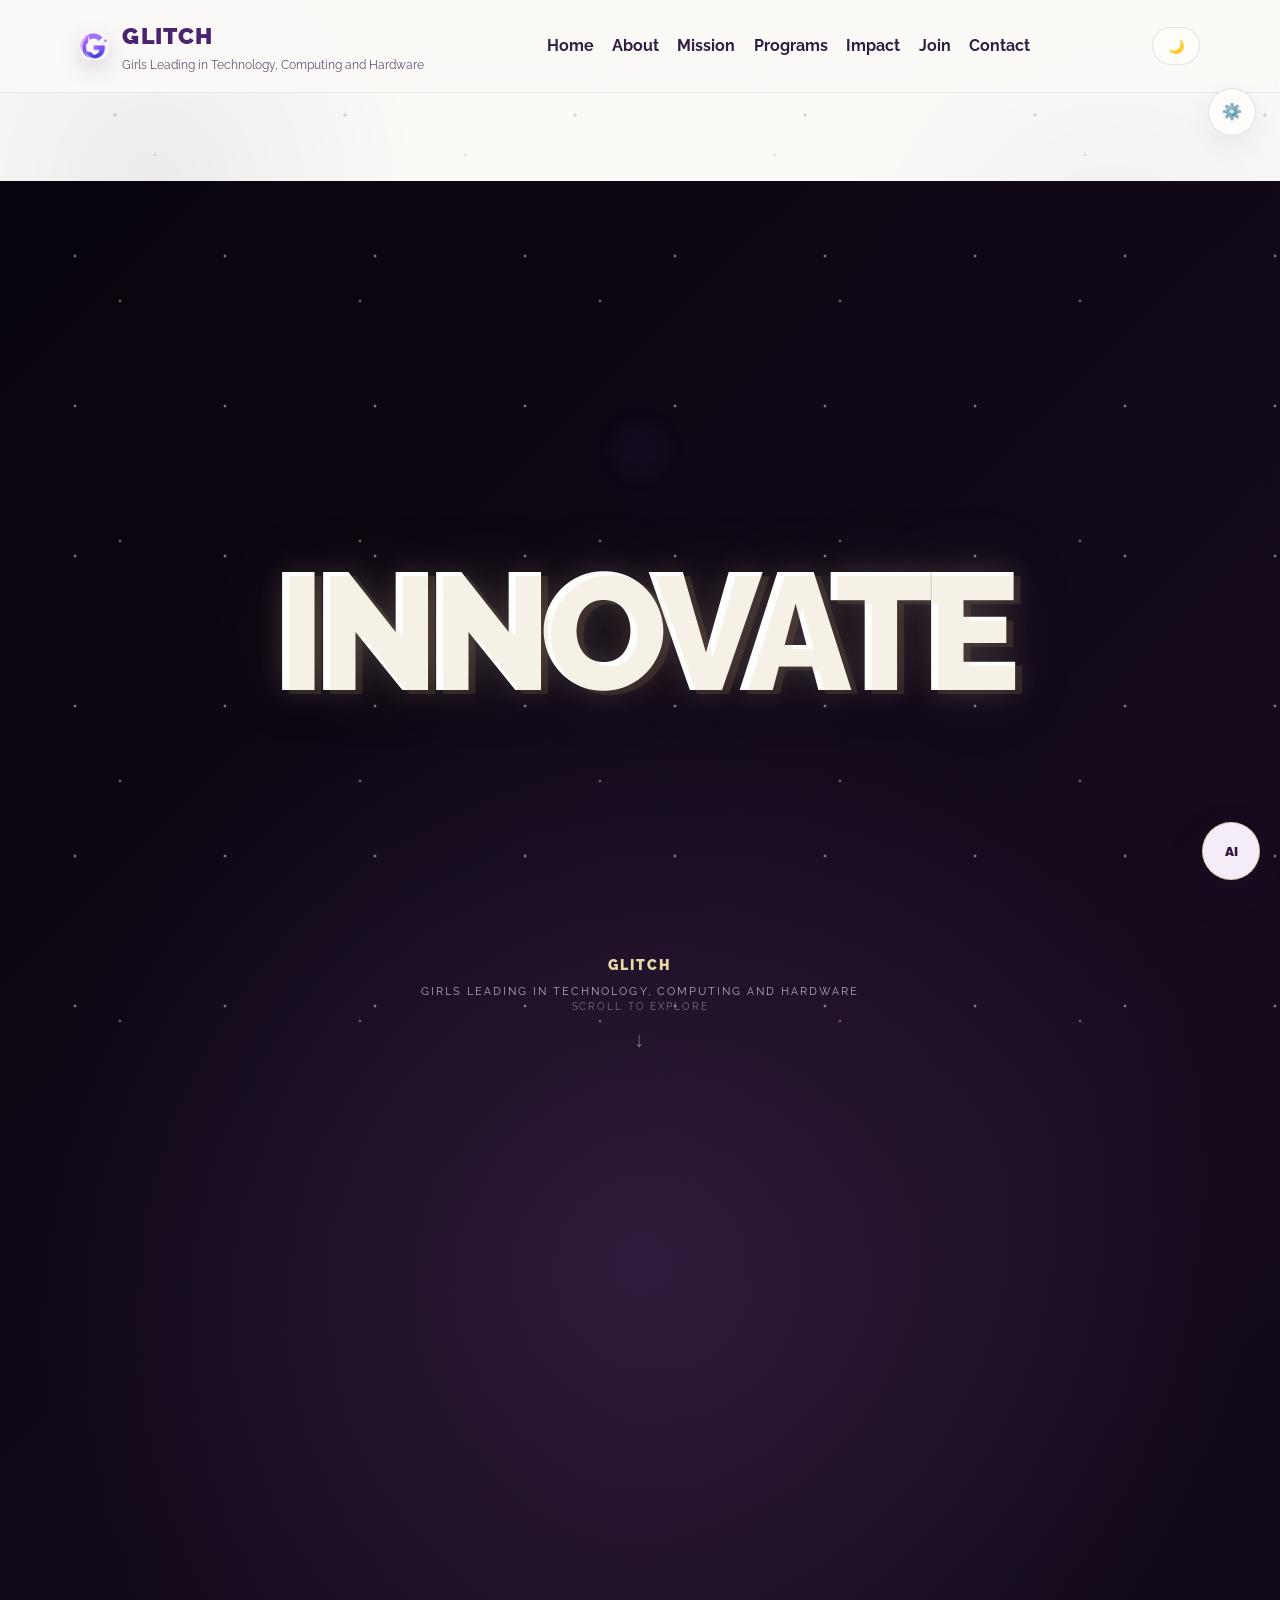
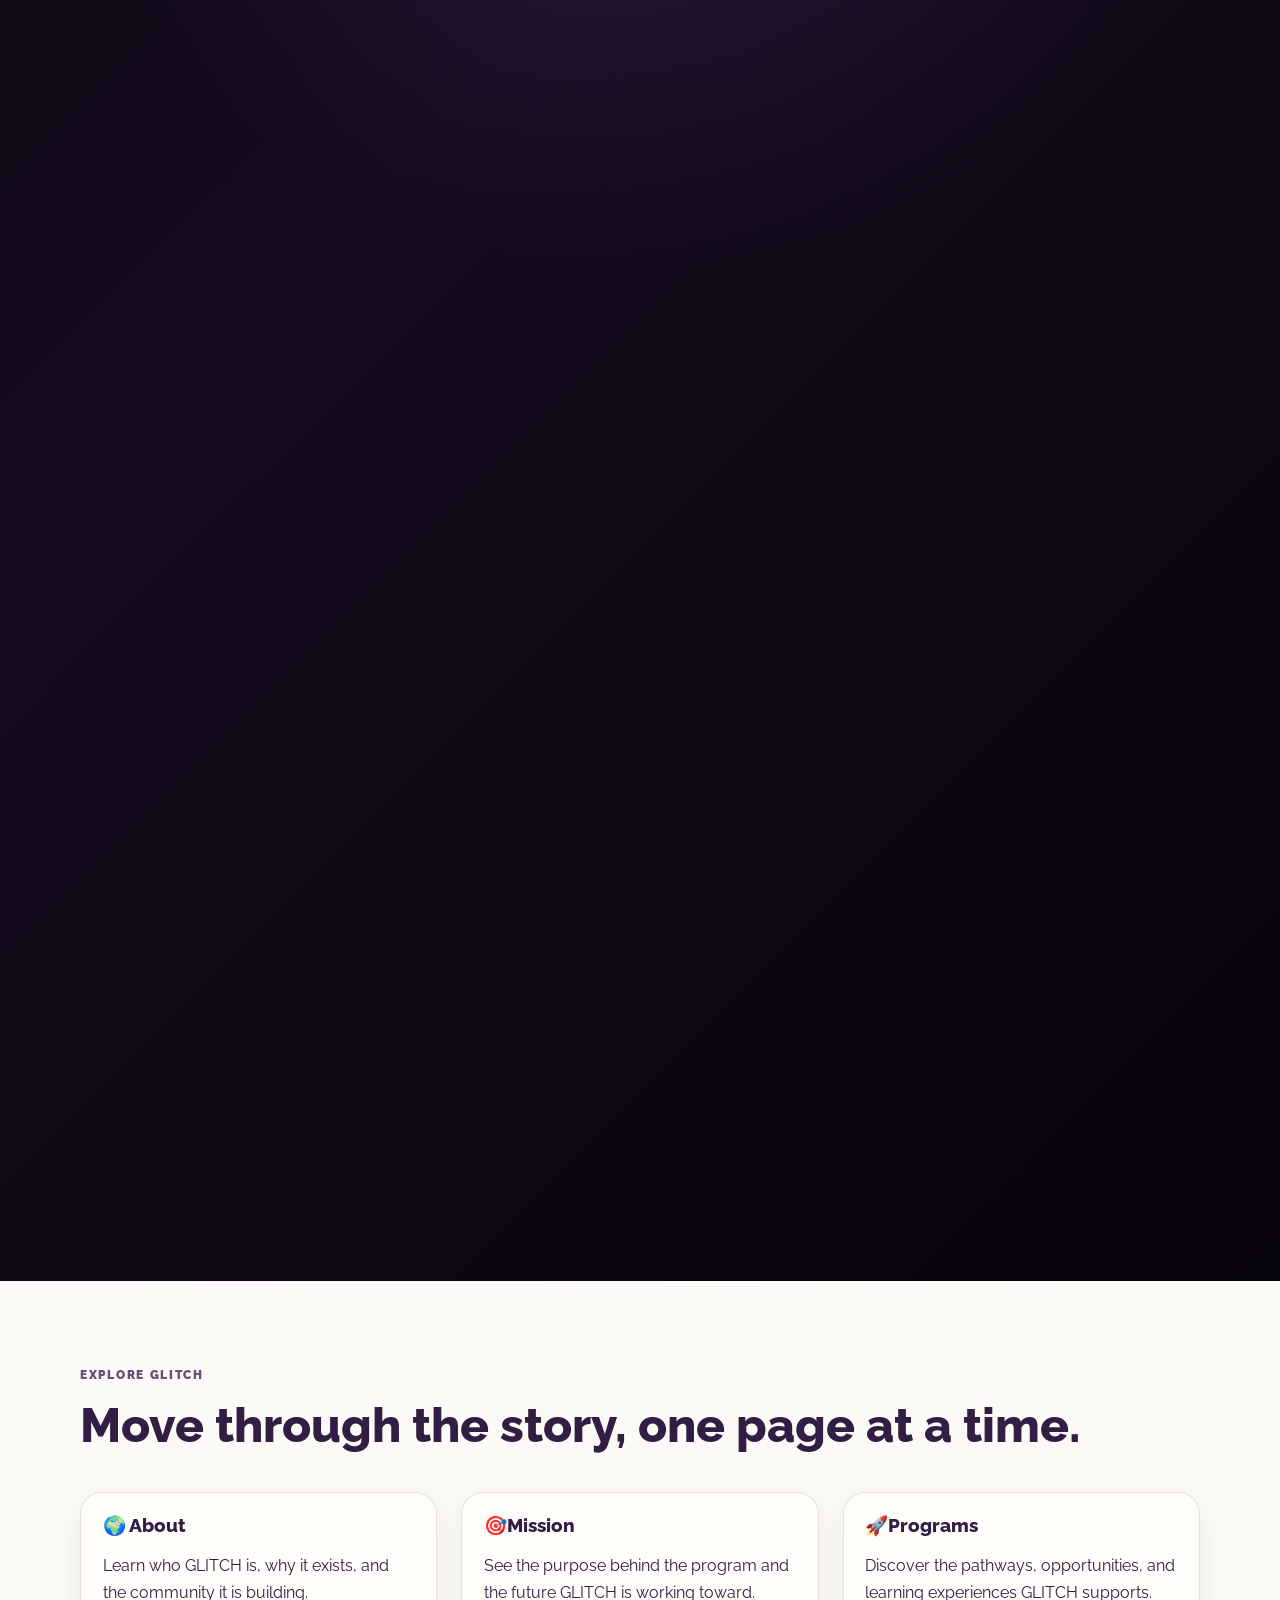
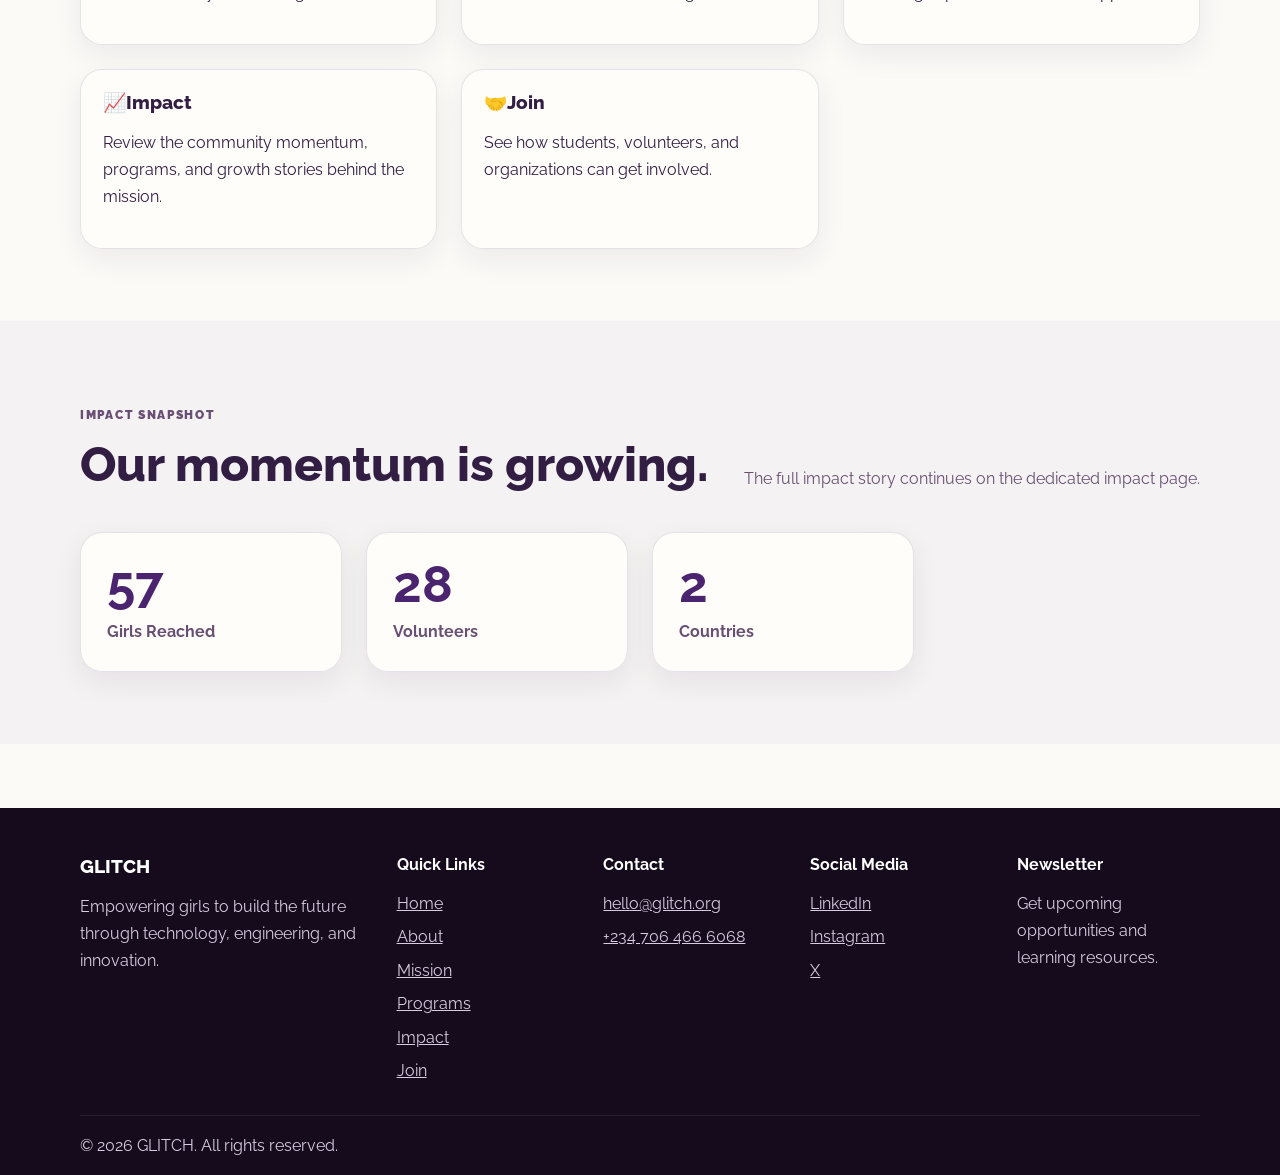
==== commit dbc14591: "updated home page for impacts ection" ====
--- a/index.html
+++ b/index.html
@@ -159,19 +159,15 @@
 
           <div class="impact-grid">
             <article class="impact-item">
-              <strong class="count" data-target="5000">0</strong>
+              <strong class="count" data-target="100">0</strong>
               <span>Girls Reached</span>
             </article>
             <article class="impact-item">
-              <strong class="count" data-target="120">0</strong>
-              <span>Workshops</span>
+              <strong class="count" data-target="50">0</strong>
+              <span>Volunteers</span>
             </article>
             <article class="impact-item">
-              <strong class="count" data-target="180">0</strong>
-              <span>Volunteers</span>
-            </article>
-            <article class="impact-item">
-              <strong class="count" data-target="25">0</strong>
+              <strong class="count" data-target="5">0</strong>
               <span>Countries</span>
             </article>
           </div>
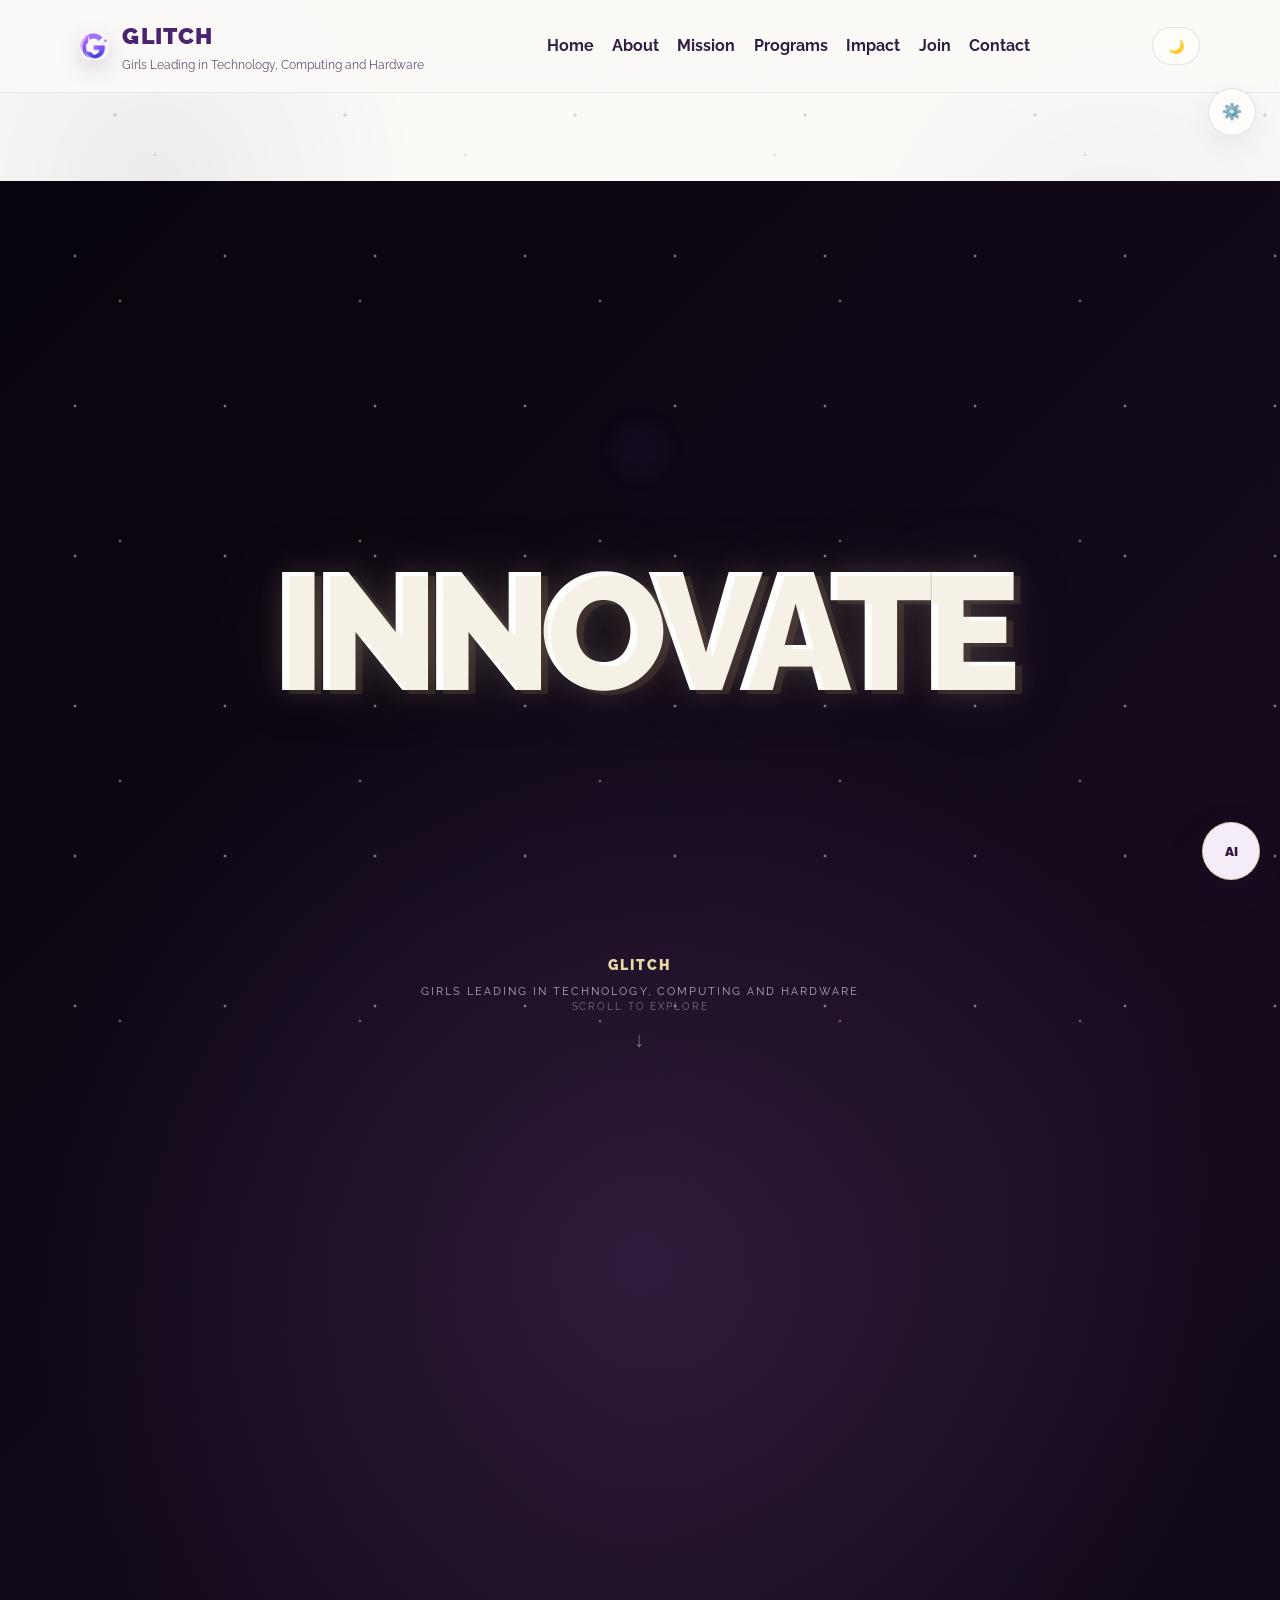
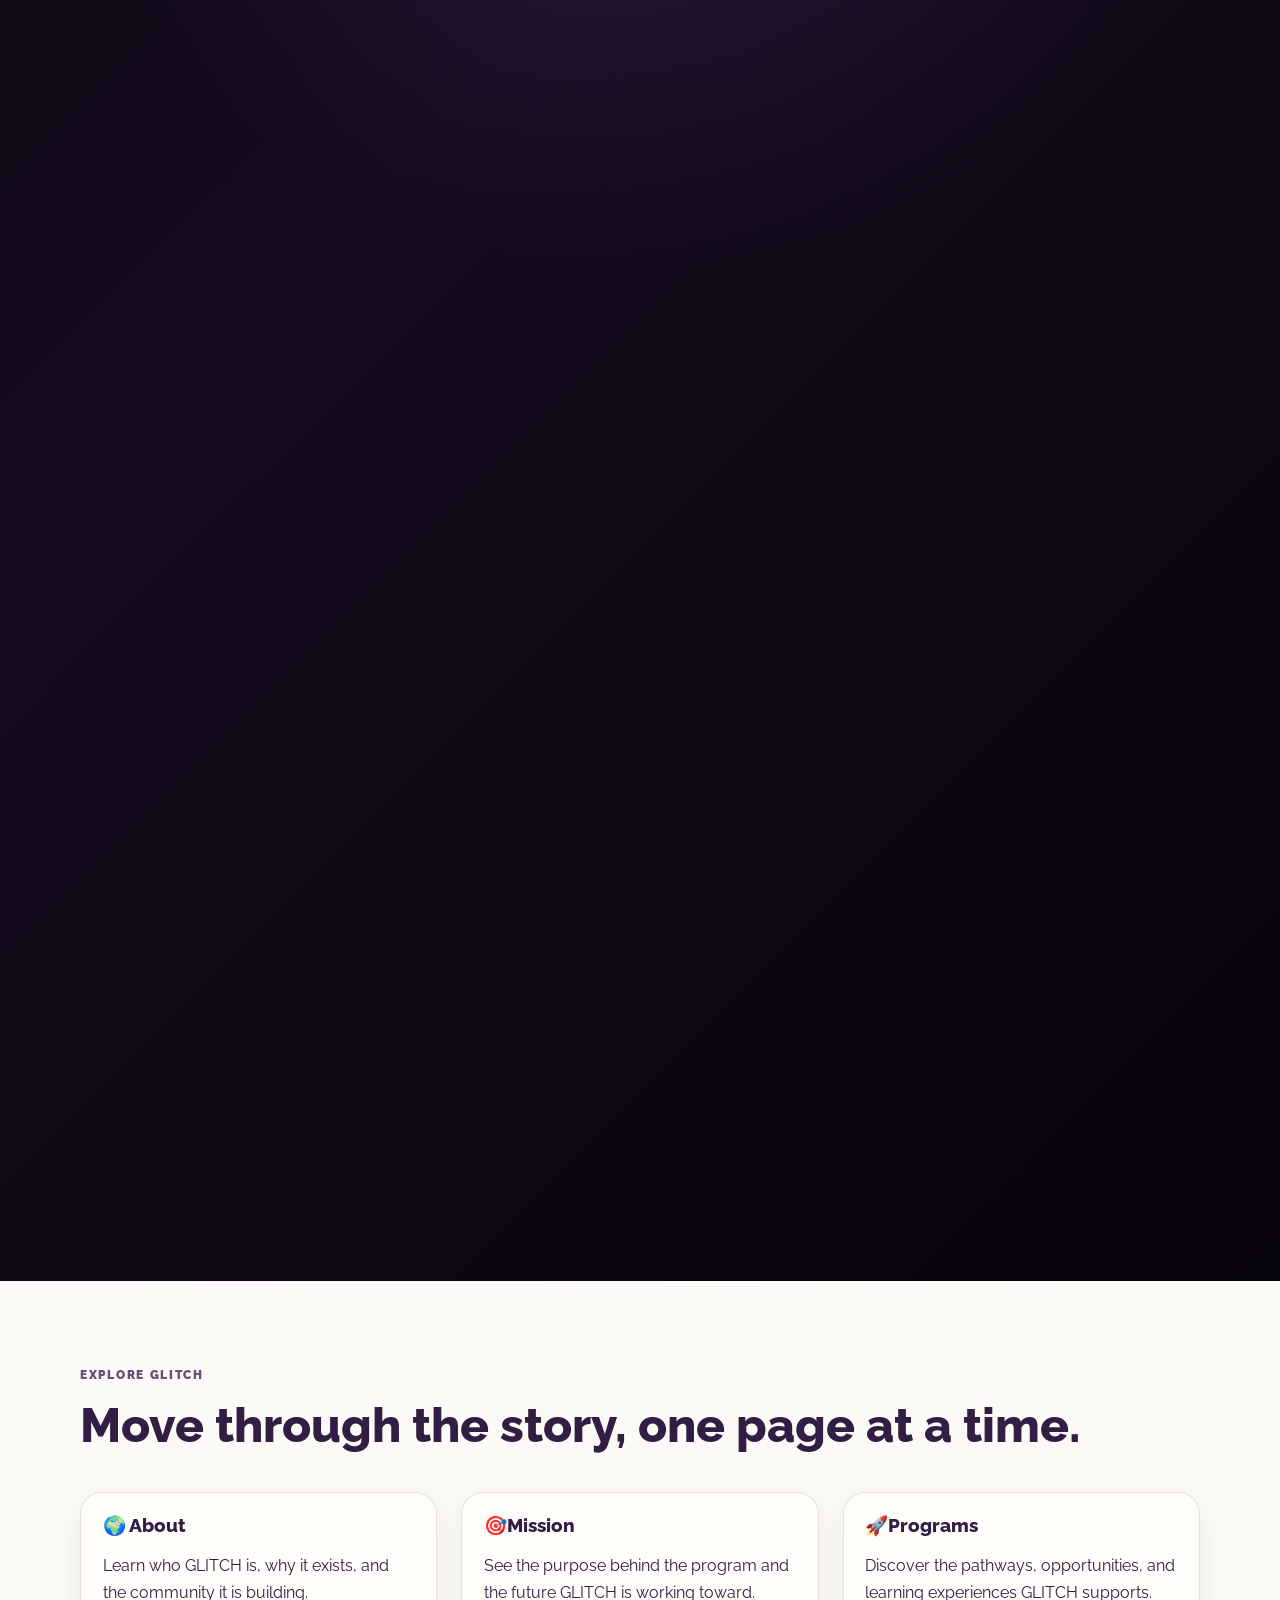
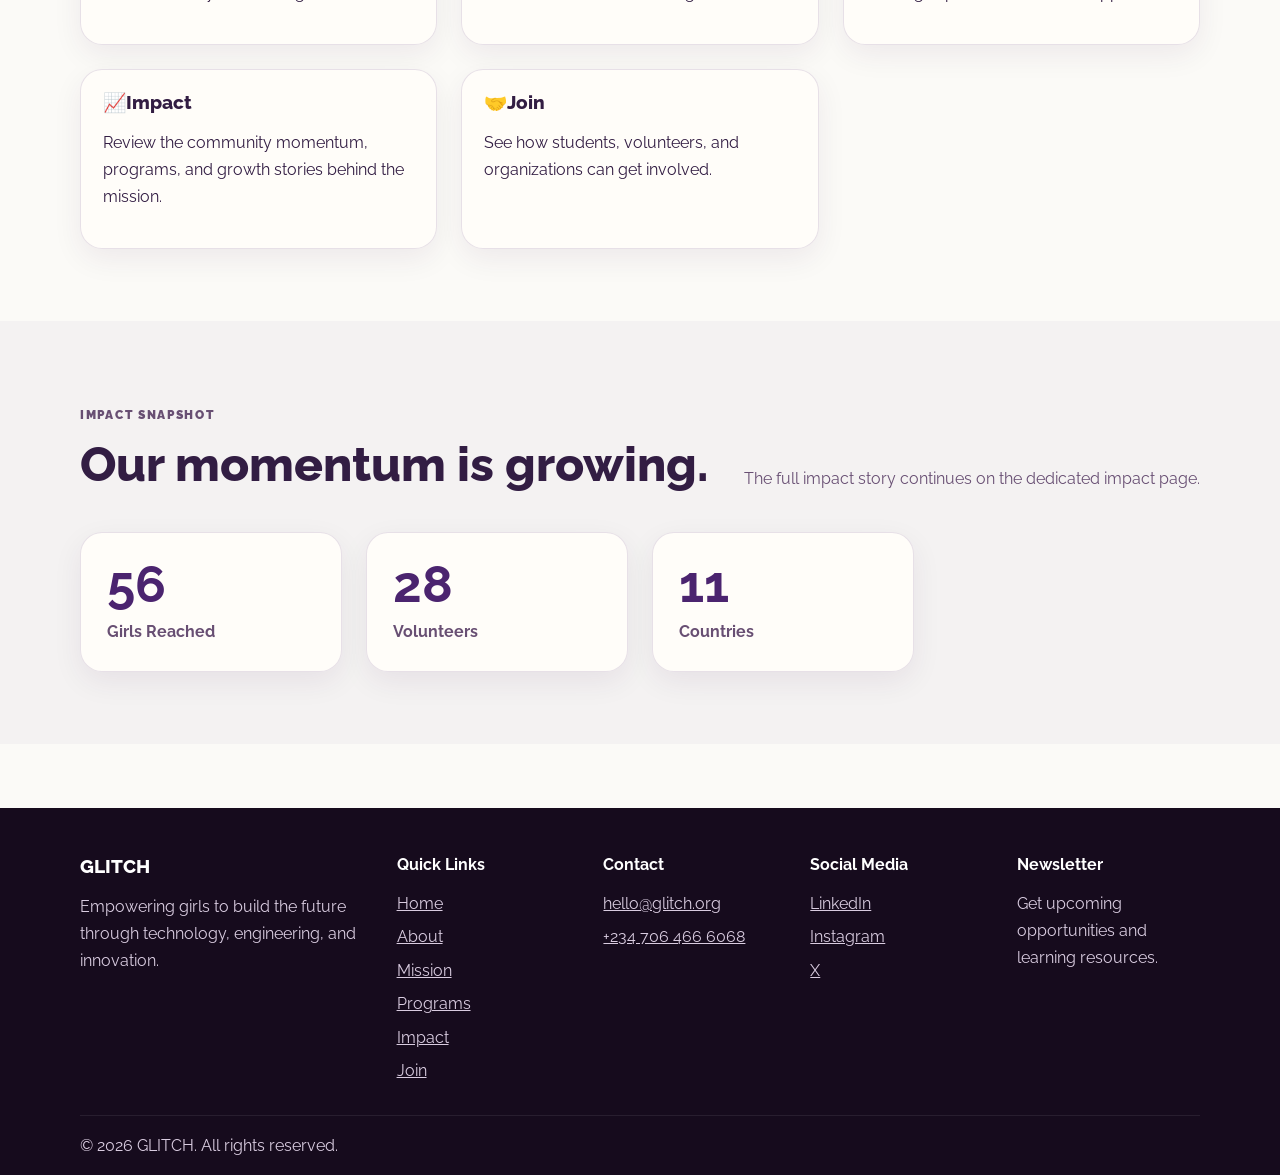
==== commit 60e3bbf3: "updated impact couuntries" ====
--- a/index.html
+++ b/index.html
@@ -167,7 +167,7 @@
               <span>Volunteers</span>
             </article>
             <article class="impact-item">
-              <strong class="count" data-target="5">0</strong>
+              <strong class="count" data-target="20">0</strong>
               <span>Countries</span>
             </article>
           </div>
